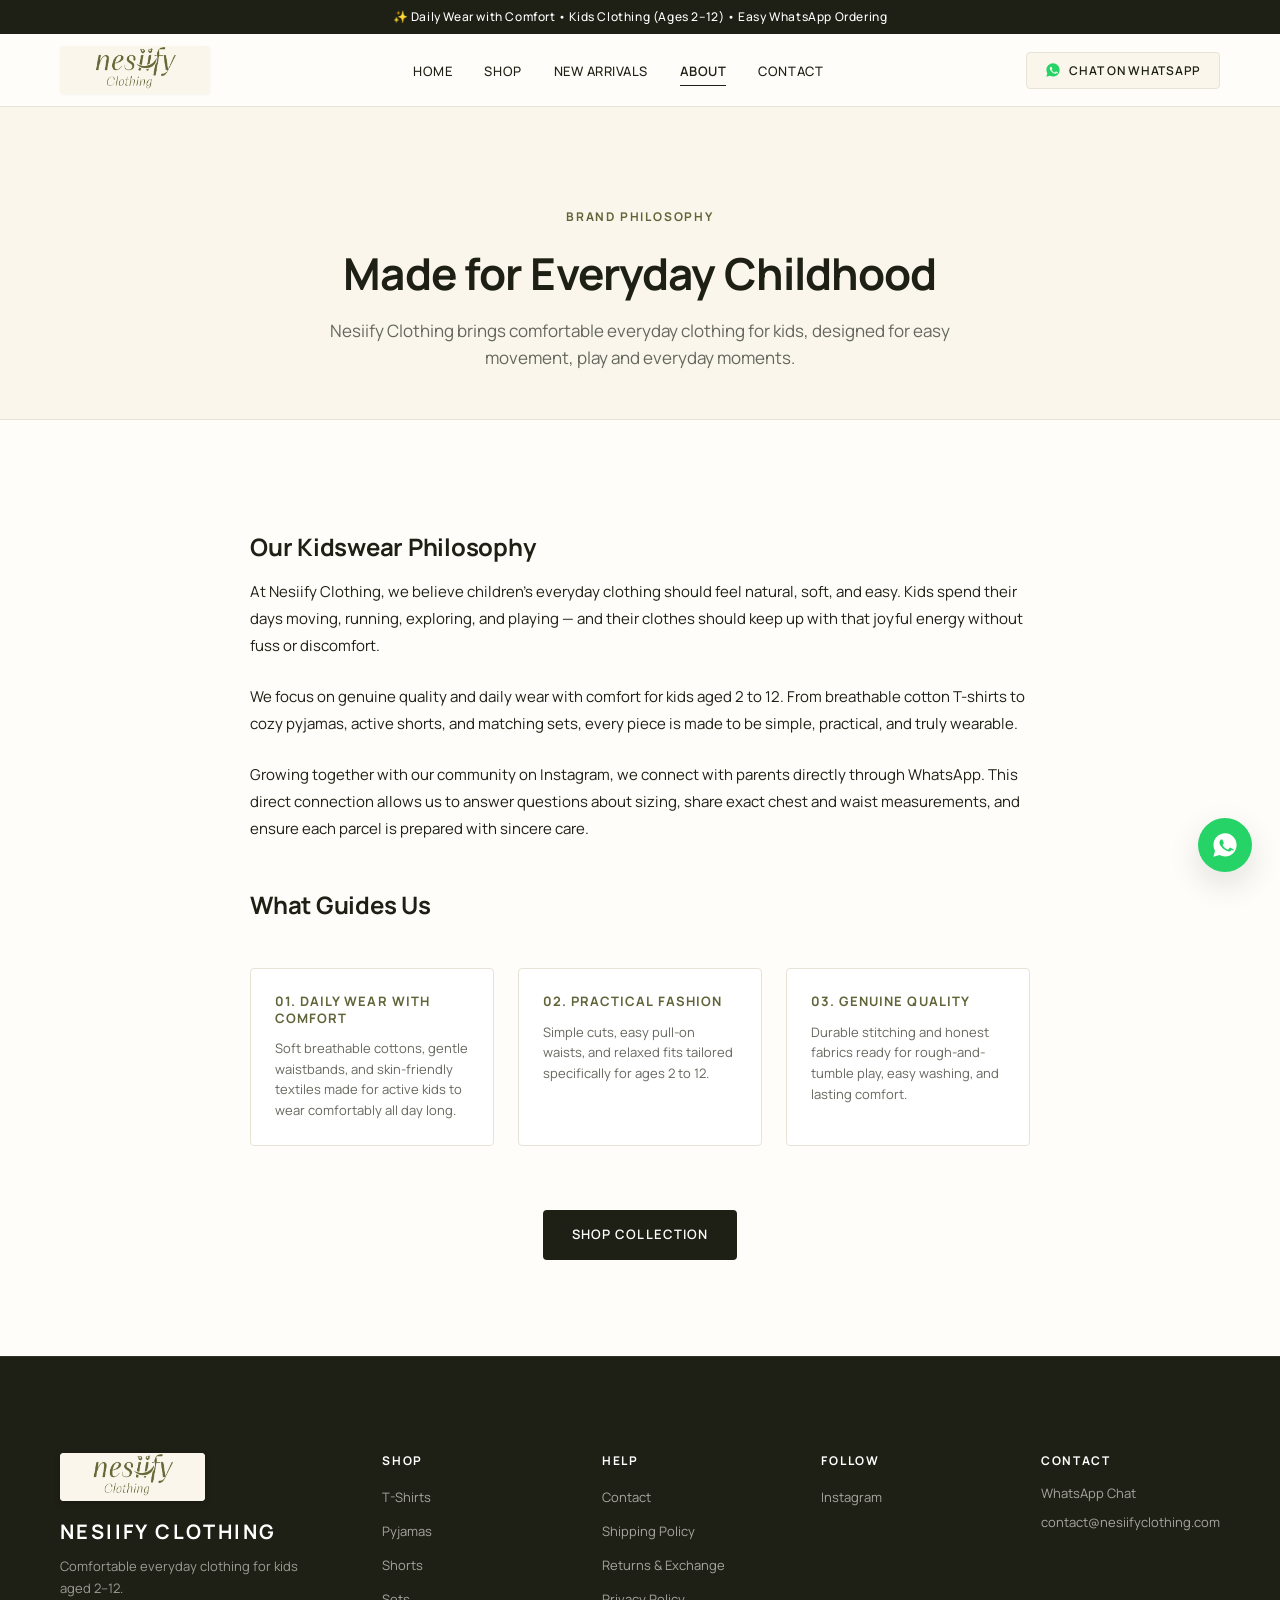
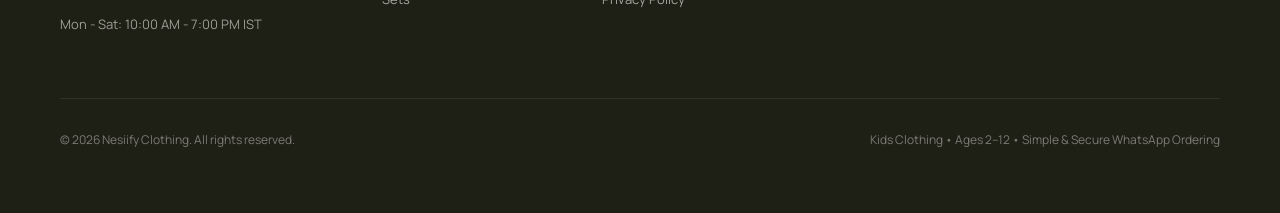
==== about.html @ 8a180c03 "Initial commit" ====
<!DOCTYPE html>
<html lang="en">
<head>
  <meta charset="UTF-8">
  <meta name="viewport" content="width=device-width, initial-scale=1.0">
  <title>About Nesiify Clothing</title>
  <meta name="description" content="Learn about Nesiify Clothing: comfortable everyday clothing for kids aged 2–12. Daily wear with comfort and genuine quality designed for play and easy movement.">
  
  <link rel="icon" type="image/jpeg" href="assets/logo/nesiify_logo.jpeg">

  <!-- Google Fonts: Manrope -->
  <link rel="preconnect" href="https://fonts.googleapis.com">
  <link rel="preconnect" href="https://fonts.gstatic.com" crossorigin>
  <link href="https://fonts.googleapis.com/css2?family=Manrope:wght@400;500;600;700;800&display=swap" rel="stylesheet">

  <!-- Stylesheets -->
  <link rel="stylesheet" href="css/variables.css">
  <link rel="stylesheet" href="css/global.css">
  <link rel="stylesheet" href="css/navbar.css">
  <link rel="stylesheet" href="css/footer.css">
  <link rel="stylesheet" href="css/responsive.css">

  <style>
    .story-hero {
      padding: var(--space-4xl) 0 var(--space-2xl);
      text-align: center;
      background-color: var(--color-bg-secondary);
      border-bottom: 1px solid var(--color-border);
    }
    .story-hero-title {
      font-size: clamp(32px, 4vw, 44px);
      font-weight: var(--weight-bold);
      margin: var(--space-sm) 0 var(--space-md);
      color: var(--color-primary-dark);
      letter-spacing: -0.02em;
    }
    .story-hero-sub {
      font-size: var(--font-size-md);
      color: var(--color-text-secondary);
      max-width: 620px;
      margin: 0 auto;
      line-height: 1.6;
    }
    .story-content-block {
      padding: var(--space-3xl) 0 var(--space-4xl);
      max-width: 780px;
      margin: 0 auto;
    }
    .story-section-title {
      font-size: 24px;
      font-weight: var(--weight-bold);
      color: var(--color-primary-dark);
      margin-top: var(--space-2xl);
      margin-bottom: var(--space-md);
    }
    .story-paragraph {
      font-size: var(--font-size-base);
      line-height: 1.8;
      color: var(--color-text-main);
      margin-bottom: var(--space-lg);
    }
    .story-values-grid {
      display: grid;
      grid-template-columns: repeat(3, 1fr);
      gap: var(--space-lg);
      margin: var(--space-2xl) 0;
    }
    .story-value-card {
      background-color: var(--color-white);
      border: 1px solid var(--color-border);
      border-radius: var(--radius-sm);
      padding: var(--space-lg);
    }
    .story-value-title {
      font-size: var(--font-size-sm);
      font-weight: var(--weight-bold);
      letter-spacing: 0.08em;
      text-transform: uppercase;
      color: var(--color-brand-olive);
      margin-bottom: var(--space-sm);
    }
    @media (max-width: 768px) {
      .story-values-grid {
        grid-template-columns: 1fr;
      }
    }
  </style>
</head>
<body>
  <!-- Accessibility Skip Link -->
  <a href="#mainContent" class="skip-link">Skip to main content</a>

  <!-- Announcement Bar -->
  <aside class="announcement-bar" aria-label="Announcement">
    <span>✨ Daily Wear with Comfort &bull; Kids Clothing (Ages 2–12) &bull; Easy WhatsApp Ordering</span>
  </aside>

  <!-- Navbar -->
  <header class="site-header">
    <div class="container navbar">
      <a href="index.html" class="brand-logo" aria-label="Nesiify Clothing Home">
        <div class="brand-logo-wrapper">
          <img src="assets/logo/nesiify_logo.jpeg" alt="Nesiify Clothing Logo" class="brand-logo-img">
        </div>
      </a>

      <!-- Desktop Navigation Links -->
      <nav aria-label="Primary Navigation">
        <ul class="nav-links">
          <li><a href="index.html" class="nav-link">Home</a></li>
          <li><a href="shop.html" class="nav-link">Shop</a></li>
          <li><a href="shop.html?category=new-arrivals" class="nav-link">New Arrivals</a></li>
          <li><a href="about.html" class="nav-link is-active">About</a></li>
          <li><a href="contact.html" class="nav-link">Contact</a></li>
        </ul>
      </nav>

      <!-- Desktop WhatsApp Action Button -->
      <div class="nav-actions">
        <button type="button" class="nav-wa-btn btn-whatsapp-chat" data-whatsapp-msg="Hi! I would like to learn more about Nesiify Clothing." aria-label="Chat on WhatsApp">
          <svg viewBox="0 0 24 24" aria-hidden="true"><path d="M12.04 2c-5.46 0-9.91 4.45-9.91 9.91 0 1.75.46 3.45 1.32 4.95L2.05 22l5.25-1.38c1.45.79 3.08 1.21 4.74 1.21 5.46 0 9.91-4.45 9.91-9.91 0-2.65-1.03-5.14-2.9-7.01A9.816 9.816 0 0 0 12.04 2zm5.8 14.15c-.24.68-1.2 1.25-1.72 1.33-.48.07-1.1.1-3.21-.78-2.69-1.12-4.43-3.84-4.57-4.02-.13-.18-1.1-1.46-1.1-2.79 0-1.33.7-1.98.95-2.25.24-.26.54-.33.72-.33.18 0 .36 0 .52.01.17.01.4.06.61.56.24.58.82 2 .89 2.15.07.15.11.33.02.53-.1.19-.15.31-.3.48-.15.18-.31.39-.44.52-.15.15-.31.31-.13.62.18.31.78 1.29 1.68 2.09 1.15 1.03 2.13 1.35 2.43 1.5.3.15.48.13.66-.08.18-.21.78-.91.99-1.22.21-.31.42-.26.7-.16.29.1 1.83.86 2.14 1.02.31.15.52.23.6.36.07.12.07.72-.17 1.4z"/></svg>
          <span>Chat on WhatsApp</span>
        </button>

        <button type="button" class="mobile-menu-toggle" aria-label="Open mobile menu" aria-expanded="false">
          <span class="hamburger-line"></span>
          <span class="hamburger-line"></span>
          <span class="hamburger-line"></span>
        </button>
      </div>
    </div>
  </header>

  <!-- Mobile Drawer -->
  <div class="mobile-drawer-overlay"></div>
  <div class="mobile-drawer" role="dialog" aria-modal="true" aria-label="Mobile Navigation">
    <div class="mobile-drawer-header">
      <div class="brand-logo-wrapper">
        <img src="assets/logo/nesiify_logo.jpeg" alt="Nesiify Clothing Logo" class="brand-logo-img">
      </div>
      <button type="button" class="mobile-drawer-close" aria-label="Close menu">&times;</button>
    </div>
    <ul class="mobile-nav-links">
      <li><a href="index.html" class="mobile-nav-link">Home</a></li>
      <li><a href="shop.html" class="mobile-nav-link">Shop Collection</a></li>
      <li><a href="shop.html?category=new-arrivals" class="mobile-nav-link">New Arrivals</a></li>
      <li><a href="about.html" class="mobile-nav-link is-active">About Us</a></li>
      <li><a href="contact.html" class="mobile-nav-link">Contact</a></li>
      <li><a href="policies/shipping.html" class="mobile-nav-link" style="font-size: 14px; color: var(--color-text-secondary);">Shipping Policy</a></li>
      <li><a href="policies/returns.html" class="mobile-nav-link" style="font-size: 14px; color: var(--color-text-secondary);">Returns & Exchanges</a></li>
    </ul>
    <div class="mobile-drawer-footer">
      <button type="button" class="btn btn-whatsapp btn-whatsapp-chat" style="width: 100%;" data-whatsapp-msg="Hi! I have a question about Nesiify Clothing.">
        <svg viewBox="0 0 24 24" aria-hidden="true" style="width:18px;height:18px;fill:currentColor;"><path d="M12.04 2c-5.46 0-9.91 4.45-9.91 9.91 0 1.75.46 3.45 1.32 4.95L2.05 22l5.25-1.38c1.45.79 3.08 1.21 4.74 1.21 5.46 0 9.91-4.45 9.91-9.91 0-2.65-1.03-5.14-2.9-7.01A9.816 9.816 0 0 0 12.04 2zm5.8 14.15c-.24.68-1.2 1.25-1.72 1.33-.48.07-1.1.1-3.21-.78-2.69-1.12-4.43-3.84-4.57-4.02-.13-.18-1.1-1.46-1.1-2.79 0-1.33.7-1.98.95-2.25.24-.26.54-.33.72-.33.18 0 .36 0 .52.01.17.01.4.06.61.56.24.58.82 2 .89 2.15.07.15.11.33.02.53-.1.19-.15.31-.3.48-.15.18-.31.39-.44.52-.15.15-.31.31-.13.62.18.31.78 1.29 1.68 2.09 1.15 1.03 2.13 1.35 2.43 1.5.3.15.48.13.66-.08.18-.21.78-.91.99-1.22.21-.31.42-.26.7-.16.29.1 1.83.86 2.14 1.02.31.15.52.23.6.36.07.12.07.72-.17 1.4z"/></svg>
        <span>CHAT ON WHATSAPP</span>
      </button>
    </div>
  </div>

  <!-- Main Content -->
  <main id="mainContent" class="main-content">
    <!-- Story Hero -->
    <section class="story-hero">
      <div class="container">
        <span class="section-tag">Brand Philosophy</span>
        <h1 class="story-hero-title">Made for Everyday Childhood</h1>
        <p class="story-hero-sub">Nesiify Clothing brings comfortable everyday clothing for kids, designed for easy movement, play and everyday moments.</p>
      </div>
    </section>

    <!-- Content Block -->
    <section class="container story-content-block">
      <h2 class="story-section-title">Our Kidswear Philosophy</h2>
      <p class="story-paragraph">
        At Nesiify Clothing, we believe children's everyday clothing should feel natural, soft, and easy. Kids spend their days moving, running, exploring, and playing — and their clothes should keep up with that joyful energy without fuss or discomfort.
      </p>
      <p class="story-paragraph">
        We focus on genuine quality and daily wear with comfort for kids aged 2 to 12. From breathable cotton T-shirts to cozy pyjamas, active shorts, and matching sets, every piece is made to be simple, practical, and truly wearable.
      </p>
      <p class="story-paragraph">
        Growing together with our community on Instagram, we connect with parents directly through WhatsApp. This direct connection allows us to answer questions about sizing, share exact chest and waist measurements, and ensure each parcel is prepared with sincere care.
      </p>

      <h2 class="story-section-title">What Guides Us</h2>
      <div class="story-values-grid">
        <div class="story-value-card">
          <h3 class="story-value-title">01. DAILY WEAR WITH COMFORT</h3>
          <p style="font-size: 13px; color: var(--color-text-secondary); line-height: 1.6;">
            Soft breathable cottons, gentle waistbands, and skin-friendly textiles made for active kids to wear comfortably all day long.
          </p>
        </div>

        <div class="story-value-card">
          <h3 class="story-value-title">02. PRACTICAL FASHION</h3>
          <p style="font-size: 13px; color: var(--color-text-secondary); line-height: 1.6;">
            Simple cuts, easy pull-on waists, and relaxed fits tailored specifically for ages 2 to 12.
          </p>
        </div>

        <div class="story-value-card">
          <h3 class="story-value-title">03. GENUINE QUALITY</h3>
          <p style="font-size: 13px; color: var(--color-text-secondary); line-height: 1.6;">
            Durable stitching and honest fabrics ready for rough-and-tumble play, easy washing, and lasting comfort.
          </p>
        </div>
      </div>

      <div style="text-align: center; margin-top: var(--space-3xl);">
        <a href="shop.html" class="btn btn-primary">SHOP COLLECTION</a>
      </div>
    </section>
  </main>

  <!-- Footer -->
  <footer class="site-footer">
    <div class="container">
      <div class="footer-grid">
        <div class="footer-col-brand">
          <div class="footer-logo-wrapper">
            <img src="assets/logo/nesiify_logo.jpeg" alt="Nesiify Clothing Logo" class="footer-logo-img">
          </div>
          <div class="footer-brand-title">Nesiify Clothing</div>
          <p class="footer-brand-desc">Comfortable everyday clothing for kids aged 2–12.</p>
          <div class="footer-contact-item">
            <span style="font-size: 13px; color: #9E9B95;" data-config="businessHours">Mon - Sat: 10:00 AM - 7:00 PM IST</span>
          </div>
        </div>

        <div>
          <h4 class="footer-heading">SHOP</h4>
          <ul class="footer-links">
            <li><a href="shop.html?category=t-shirts" class="footer-link">T-Shirts</a></li>
            <li><a href="shop.html?category=pyjamas" class="footer-link">Pyjamas</a></li>
            <li><a href="shop.html?category=shorts" class="footer-link">Shorts</a></li>
            <li><a href="shop.html?category=sets" class="footer-link">Sets</a></li>
          </ul>
        </div>

        <div>
          <h4 class="footer-heading">HELP</h4>
          <ul class="footer-links">
            <li><a href="contact.html" class="footer-link">Contact</a></li>
            <li><a href="policies/shipping.html" class="footer-link">Shipping Policy</a></li>
            <li><a href="policies/returns.html" class="footer-link">Returns & Exchange</a></li>
            <li><a href="policies/privacy.html" class="footer-link">Privacy Policy</a></li>
          </ul>
        </div>

        <div>
          <h4 class="footer-heading">FOLLOW</h4>
          <ul class="footer-links">
            <li><a href="#" class="footer-link" data-config="instagramUrl">Instagram</a></li>
          </ul>
        </div>

        <div>
          <h4 class="footer-heading">CONTACT</h4>
          <ul class="footer-links">
            <li class="footer-contact-item">
              <a href="#" class="footer-link btn-whatsapp-chat" data-whatsapp-msg="Hi! I would like to inquire about Nesiify Clothing.">WhatsApp Chat</a>
            </li>
            <li class="footer-contact-item">
              <a href="#" class="footer-link" data-config="email">contact@nesiifyclothing.com</a>
            </li>
          </ul>
        </div>
      </div>

      <div class="footer-bottom">
        <div>&copy; <span data-config="copyrightYear">2026</span> Nesiify Clothing. All rights reserved.</div>
        <div>Kids Clothing &bull; Ages 2–12 &bull; Simple & Secure WhatsApp Ordering</div>
      </div>
    </div>
  </footer>

  <!-- Bottom Navigation Bar for Mobile -->
  <nav class="bottom-nav-bar" aria-label="Mobile Navigation Bar">
    <div class="bottom-nav-grid">
      <a href="index.html" class="bottom-nav-item">
        <svg viewBox="0 0 24 24" fill="none" stroke="currentColor" stroke-width="2"><path d="M3 9l9-7 9 7v11a2 2 0 0 1-2 2H5a2 2 0 0 1-2-2z"/><polyline points="9 22 9 12 15 12 15 22"/></svg>
        <span>Home</span>
      </a>
      <a href="shop.html" class="bottom-nav-item">
        <svg viewBox="0 0 24 24" fill="none" stroke="currentColor" stroke-width="2"><rect x="3" y="3" width="7" height="7"/><rect x="14" y="3" width="7" height="7"/><rect x="14" y="14" width="7" height="7"/><rect x="3" y="14" width="7" height="7"/></svg>
        <span>Shop</span>
      </a>
      <a href="#" class="bottom-nav-item is-wa btn-whatsapp-chat" data-whatsapp-msg="Hi! I am reading about Nesiify Clothing on mobile." aria-label="WhatsApp Chat">
        <svg viewBox="0 0 24 24" fill="currentColor"><path d="M12.04 2c-5.46 0-9.91 4.45-9.91 9.91 0 1.75.46 3.45 1.32 4.95L2.05 22l5.25-1.38c1.45.79 3.08 1.21 4.74 1.21 5.46 0 9.91-4.45 9.91-9.91 0-2.65-1.03-5.14-2.9-7.01A9.816 9.816 0 0 0 12.04 2zm5.8 14.15c-.24.68-1.2 1.25-1.72 1.33-.48.07-1.1.1-3.21-.78-2.69-1.12-4.43-3.84-4.57-4.02-.13-.18-1.1-1.46-1.1-2.79 0-1.33.7-1.98.95-2.25.24-.26.54-.33.72-.33.18 0 .36 0 .52.01.17.01.4.06.61.56.24.58.82 2 .89 2.15.07.15.11.33.02.53-.1.19-.15.31-.3.48-.15.18-.31.39-.44.52-.15.15-.31.31-.13.62.18.31.78 1.29 1.68 2.09 1.15 1.03 2.13 1.35 2.43 1.5.3.15.48.13.66-.08.18-.21.78-.91.99-1.22.21-.31.42-.26.7-.16.29.1 1.83.86 2.14 1.02.31.15.52.23.6.36.07.12.07.72-.17 1.4z"/></svg>
        <span>WhatsApp</span>
      </a>
      <a href="#" class="bottom-nav-item" data-trigger-mobile-menu aria-label="Open menu">
        <svg viewBox="0 0 24 24" fill="none" stroke="currentColor" stroke-width="2"><line x1="3" y1="12" x2="21" y2="12"/><line x1="3" y1="6" x2="21" y2="6"/><line x1="3" y1="18" x2="21" y2="18"/></svg>
        <span>Menu</span>
      </a>
    </div>
  </nav>

  <!-- Floating WhatsApp Button -->
  <a href="#" class="floating-whatsapp" aria-label="Direct WhatsApp Chat">
    <svg viewBox="0 0 24 24" aria-hidden="true"><path d="M12.04 2c-5.46 0-9.91 4.45-9.91 9.91 0 1.75.46 3.45 1.32 4.95L2.05 22l5.25-1.38c1.45.79 3.08 1.21 4.74 1.21 5.46 0 9.91-4.45 9.91-9.91 0-2.65-1.03-5.14-2.9-7.01A9.816 9.816 0 0 0 12.04 2zm5.8 14.15c-.24.68-1.2 1.25-1.72 1.33-.48.07-1.1.1-3.21-.78-2.69-1.12-4.43-3.84-4.57-4.02-.13-.18-1.1-1.46-1.1-2.79 0-1.33.7-1.98.95-2.25.24-.26.54-.33.72-.33.18 0 .36 0 .52.01.17.01.4.06.61.56.24.58.82 2 .89 2.15.07.15.11.33.02.53-.1.19-.15.31-.3.48-.15.18-.31.39-.44.52-.15.15-.31.31-.13.62.18.31.78 1.29 1.68 2.09 1.15 1.03 2.13 1.35 2.43 1.5.3.15.48.13.66-.08.18-.21.78-.91.99-1.22.21-.31.42-.26.7-.16.29.1 1.83.86 2.14 1.02.31.15.52.23.6.36.07.12.07.72-.17 1.4z"/></svg>
  </a>

  <!-- JavaScript Modules -->
  <script src="js/config.js"></script>
  <script src="js/whatsapp.js"></script>
  <script src="js/navbar.js"></script>
  <script src="js/main.js"></script>
</body>
</html>
---- css/variables.css ----
/* ===================================================
   DESIGN TOKENS & SYSTEM VARIABLES
   =================================================== */

:root {
  /* Color Palette - Nesiify Clothing Brand Guidelines */
  --color-primary-dark: #1E2015;
  --color-brand-olive: #616438;
  --color-brand-olive-dark: #4B4E26;
  --color-bg-main: #FFFDF9;
  --color-bg-secondary: #FAF6EB;
  --color-accent: #616438;
  --color-accent-hover: #4B4E26;
  --color-text-main: #1E2015;
  --color-text-secondary: #65675E;
  --color-border: #E8E3D7;
  --color-white: #FFFFFF;
  --color-whatsapp: #25D366;
  --color-whatsapp-dark: #1EBE5D;
  --color-error: #D9534F;
  --color-error-bg: #FDF2F2;

  /* Typography */
  --font-primary: 'Manrope', -apple-system, BlinkMacSystemFont, 'Segoe UI', Roboto, sans-serif;
  
  /* Font Sizes */
  --font-size-xs: 12px;
  --font-size-sm: 13px;
  --font-size-base: 15px;
  --font-size-md: 17px;
  --font-size-lg: 20px;
  --font-size-xl: 26px;
  --font-size-2xl: 34px;
  --font-size-3xl: 44px;
  --font-size-4xl: 56px;

  /* Font Weights */
  --weight-regular: 400;
  --weight-medium: 500;
  --weight-semibold: 600;
  --weight-bold: 700;

  /* Spacing */
  --space-2xs: 4px;
  --space-xs: 8px;
  --space-sm: 12px;
  --space-md: 16px;
  --space-lg: 24px;
  --space-xl: 32px;
  --space-2xl: 48px;
  --space-3xl: 64px;
  --space-4xl: 96px;

  /* Layout */
  --container-max: 1200px;
  --container-pad: 20px;
  --header-height: 72px;
  --announcement-height: 38px;
  --bottom-nav-height: 64px;

  /* Component Radiuses - Clean minimal 4-6px */
  --radius-xs: 3px;
  --radius-sm: 4px;
  --radius-md: 6px;
  --radius-pill: 9999px;

  /* Aspect Ratios */
  --product-aspect-ratio: 4 / 5;

  /* Transitions */
  --transition-fast: 0.18s ease;
  --transition-smooth: 0.3s cubic-bezier(0.16, 1, 0.3, 1);

  /* Elevation */
  --shadow-subtle: 0 4px 16px rgba(17, 17, 17, 0.04);
  --shadow-card: 0 8px 24px rgba(17, 17, 17, 0.06);
  --shadow-float: 0 12px 32px rgba(17, 17, 17, 0.12);
}
---- css/global.css ----
/* ===================================================
   GLOBAL STYLES & FOUNDATIONS
   =================================================== */

*, *::before, *::after {
  box-sizing: border-box;
  margin: 0;
  padding: 0;
}

html {
  font-family: var(--font-primary);
  font-size: 16px;
  line-height: 1.5;
  color: var(--color-text-main);
  background-color: var(--color-bg-main);
  -webkit-font-smoothing: antialiased;
  -moz-osx-font-smoothing: grayscale;
  scroll-behavior: smooth;
}

body {
  min-height: 100vh;
  display: flex;
  flex-direction: column;
  background-color: var(--color-bg-main);
  color: var(--color-text-main);
  overflow-x: hidden;
}

/* Accessibility skip link */
.skip-link {
  position: absolute;
  top: -100px;
  left: 16px;
  padding: 10px 18px;
  background-color: var(--color-primary-dark);
  color: var(--color-white);
  z-index: 9999;
  text-decoration: none;
  border-radius: var(--radius-sm);
  font-size: var(--font-size-sm);
  font-weight: var(--weight-medium);
  transition: top var(--transition-fast);
}
.skip-link:focus {
  top: 16px;
}

/* Base Typography */
h1, h2, h3, h4, h5, h6 {
  color: var(--color-primary-dark);
  font-weight: var(--weight-semibold);
  letter-spacing: -0.01em;
  line-height: 1.25;
}

p {
  color: var(--color-text-secondary);
  line-height: 1.6;
}

a {
  color: inherit;
  text-decoration: none;
  transition: color var(--transition-fast);
}

img {
  max-width: 100%;
  height: auto;
  display: block;
}

button {
  font-family: inherit;
  cursor: pointer;
  border: none;
  background: none;
}

input, select, textarea {
  font-family: inherit;
  font-size: var(--font-size-base);
}

/* Focus States for Accessibility */
a:focus-visible,
button:focus-visible,
input:focus-visible,
select:focus-visible {
  outline: 2px solid var(--color-accent);
  outline-offset: 2px;
}

/* Layout Utilities */
.container {
  width: 100%;
  max-width: var(--container-max);
  margin-left: auto;
  margin-right: auto;
  padding-left: var(--container-pad);
  padding-right: var(--container-pad);
}

.section {
  padding-top: var(--space-3xl);
  padding-bottom: var(--space-3xl);
}

.section-secondary {
  background-color: var(--color-bg-secondary);
}

.section-header {
  text-align: center;
  max-width: 600px;
  margin: 0 auto var(--space-2xl) auto;
}

.section-tag {
  display: inline-block;
  font-size: var(--font-size-xs);
  font-weight: var(--weight-bold);
  letter-spacing: 0.15em;
  text-transform: uppercase;
  color: var(--color-accent);
  margin-bottom: var(--space-xs);
}

.section-title {
  font-size: clamp(24px, 3.5vw, 36px);
  color: var(--color-primary-dark);
  font-weight: var(--weight-bold);
  letter-spacing: -0.02em;
}

.section-subtitle {
  font-size: var(--font-size-base);
  color: var(--color-text-secondary);
  margin-top: var(--space-xs);
}

/* Buttons */
.btn {
  display: inline-flex;
  align-items: center;
  justify-content: center;
  gap: var(--space-xs);
  padding: 14px 28px;
  font-size: var(--font-size-sm);
  font-weight: var(--weight-semibold);
  letter-spacing: 0.08em;
  text-transform: uppercase;
  border-radius: var(--radius-sm);
  transition: all var(--transition-fast);
  text-decoration: none;
  white-space: nowrap;
  border: 1px solid transparent;
}

.btn-primary {
  background-color: var(--color-primary-dark);
  color: var(--color-white);
}
.btn-primary:hover {
  background-color: #262626;
  color: var(--color-white);
  transform: translateY(-1px);
}

.btn-secondary {
  background-color: transparent;
  color: var(--color-primary-dark);
  border-color: var(--color-border);
}
.btn-secondary:hover {
  background-color: var(--color-bg-secondary);
  border-color: var(--color-primary-dark);
}

.btn-accent {
  background-color: var(--color-accent);
  color: var(--color-white);
}
.btn-accent:hover {
  background-color: var(--color-accent-hover);
  color: var(--color-white);
}

/* Specific WhatsApp Action Button */
.btn-whatsapp {
  background-color: var(--color-whatsapp);
  color: var(--color-white);
}
.btn-whatsapp:hover {
  background-color: var(--color-whatsapp-dark);
  color: var(--color-white);
  box-shadow: 0 4px 14px rgba(37, 211, 102, 0.25);
  transform: translateY(-1px);
}
.btn-whatsapp svg {
  width: 18px;
  height: 18px;
  fill: currentColor;
}

/* Product Badges */
.badge {
  display: inline-flex;
  align-items: center;
  padding: 4px 10px;
  font-size: 11px;
  font-weight: var(--weight-bold);
  letter-spacing: 0.1em;
  text-transform: uppercase;
  border-radius: var(--radius-xs);
}

.badge-new {
  background-color: var(--color-accent);
  color: var(--color-white);
}

/* Validation Messages */
.form-message {
  padding: 10px 14px;
  border-radius: var(--radius-sm);
  font-size: var(--font-size-sm);
  margin-top: var(--space-sm);
  display: none;
}
.form-message.is-error {
  display: flex;
  align-items: center;
  gap: 8px;
  color: var(--color-error);
  background-color: var(--color-error-bg);
  border: 1px solid rgba(217, 83, 79, 0.2);
}

/* Empty State / Loading State */
.state-message {
  text-align: center;
  padding: var(--space-4xl) var(--space-md);
  max-width: 480px;
  margin: 0 auto;
}
.state-message h3 {
  font-size: var(--font-size-xl);
  margin-bottom: var(--space-xs);
}
.state-message p {
  margin-bottom: var(--space-lg);
}

/* Main Content Wrapper */
.main-content {
  flex: 1 0 auto;
}
---- css/navbar.css ----
/* ===================================================
   NAVBAR, ANNOUNCEMENT BAR, MOBILE & BOTTOM NAVIGATION
   =================================================== */

/* Announcement Bar */
.announcement-bar {
  background-color: var(--color-primary-dark);
  color: var(--color-white);
  font-size: var(--font-size-xs);
  font-weight: var(--weight-medium);
  letter-spacing: 0.05em;
  padding: 8px 16px;
  text-align: center;
  position: relative;
  z-index: 101;
}

.announcement-bar a {
  color: var(--color-white);
  text-decoration: underline;
  text-underline-offset: 3px;
}

/* Main Navbar */
.site-header {
  position: sticky;
  top: 0;
  left: 0;
  width: 100%;
  background-color: var(--color-bg-main);
  border-bottom: 1px solid var(--color-border);
  z-index: 100;
  transition: box-shadow var(--transition-fast), background-color var(--transition-fast);
}

.site-header.is-scrolled {
  box-shadow: var(--shadow-subtle);
  background-color: rgba(255, 253, 249, 0.96);
  backdrop-filter: blur(8px);
  -webkit-backdrop-filter: blur(8px);
}

.navbar {
  display: flex;
  align-items: center;
  justify-content: space-between;
  height: var(--header-height);
}

/* Brand Logo */
.brand-logo {
  display: inline-flex;
  align-items: center;
  text-decoration: none;
}

.brand-logo-wrapper {
  display: inline-flex;
  align-items: center;
  justify-content: center;
  height: 48px;
  width: 150px;
  overflow: hidden;
  border-radius: var(--radius-sm);
  background-color: #FAF6EB;
  box-shadow: 0 1px 3px rgba(0,0,0,0.04);
}

.brand-logo-img {
  height: 130px;
  width: auto;
  object-fit: cover;
  object-position: center;
  display: block;
}

.brand-logo .brand-name-text {
  position: relative;
  font-size: 20px;
  font-weight: var(--weight-bold);
  letter-spacing: 0.08em;
  color: var(--color-primary-dark);
}

/* Desktop Navigation Links */
.nav-links {
  display: flex;
  align-items: center;
  gap: var(--space-xl);
  list-style: none;
}

.nav-link {
  font-size: var(--font-size-sm);
  font-weight: var(--weight-medium);
  letter-spacing: 0.04em;
  text-transform: uppercase;
  color: var(--color-text-main);
  padding: 6px 0;
  position: relative;
}

.nav-link::after {
  content: '';
  position: absolute;
  bottom: 0;
  left: 0;
  width: 0;
  height: 1.5px;
  background-color: var(--color-primary-dark);
  transition: width var(--transition-fast);
}

.nav-link:hover::after,
.nav-link.is-active::after {
  width: 100%;
}

.nav-link.is-active {
  color: var(--color-primary-dark);
  font-weight: var(--weight-semibold);
}

/* Navbar Right Actions */
.nav-actions {
  display: flex;
  align-items: center;
  gap: var(--space-md);
}

.nav-wa-btn {
  display: inline-flex;
  align-items: center;
  gap: 8px;
  padding: 9px 18px;
  font-size: var(--font-size-xs);
  font-weight: var(--weight-semibold);
  letter-spacing: 0.06em;
  text-transform: uppercase;
  border-radius: var(--radius-sm);
  background-color: var(--color-bg-secondary);
  color: var(--color-primary-dark);
  border: 1px solid var(--color-border);
  transition: all var(--transition-fast);
}

.nav-wa-btn svg {
  width: 16px;
  height: 16px;
  fill: var(--color-whatsapp);
}

.nav-wa-btn:hover {
  background-color: var(--color-primary-dark);
  color: var(--color-white);
  border-color: var(--color-primary-dark);
}

/* Hamburger Toggle for Mobile */
.mobile-menu-toggle {
  display: none;
  flex-direction: column;
  justify-content: center;
  align-items: center;
  width: 44px;
  height: 44px;
  padding: 8px;
  border-radius: var(--radius-sm);
  background: transparent;
  cursor: pointer;
}

.hamburger-line {
  display: block;
  width: 22px;
  height: 2px;
  margin: 3px 0;
  background-color: var(--color-primary-dark);
  transition: transform var(--transition-fast), opacity var(--transition-fast);
}

.mobile-menu-toggle.is-open .hamburger-line:nth-child(1) {
  transform: translateY(8px) rotate(45deg);
}
.mobile-menu-toggle.is-open .hamburger-line:nth-child(2) {
  opacity: 0;
}
.mobile-menu-toggle.is-open .hamburger-line:nth-child(3) {
  transform: translateY(-8px) rotate(-45deg);
}

/* Mobile Drawer Overlay */
.mobile-drawer-overlay {
  position: fixed;
  top: 0;
  left: 0;
  width: 100%;
  height: 100%;
  background-color: rgba(17, 17, 17, 0.4);
  backdrop-filter: blur(2px);
  -webkit-backdrop-filter: blur(2px);
  z-index: 998;
  opacity: 0;
  visibility: hidden;
  transition: opacity var(--transition-fast), visibility var(--transition-fast);
}

.mobile-drawer-overlay.is-open {
  opacity: 1;
  visibility: visible;
}

/* Mobile Drawer */
.mobile-drawer {
  position: fixed;
  top: 0;
  right: -320px;
  width: 280px;
  height: 100%;
  background-color: var(--color-bg-main);
  box-shadow: var(--shadow-float);
  z-index: 999;
  display: flex;
  flex-direction: column;
  padding: var(--space-xl) var(--space-lg);
  transition: right var(--transition-smooth);
}

.mobile-drawer.is-open {
  right: 0;
}

.mobile-drawer-header {
  display: flex;
  align-items: center;
  justify-content: space-between;
  padding-bottom: var(--space-lg);
  border-bottom: 1px solid var(--color-border);
  margin-bottom: var(--space-lg);
}

.mobile-drawer-close {
  font-size: 24px;
  line-height: 1;
  color: var(--color-primary-dark);
  padding: 6px;
}

.mobile-nav-links {
  list-style: none;
  display: flex;
  flex-direction: column;
  gap: var(--space-md);
  margin-bottom: var(--space-xl);
}

.mobile-nav-link {
  font-size: var(--font-size-md);
  font-weight: var(--weight-medium);
  color: var(--color-primary-dark);
  display: block;
  padding: 8px 0;
}

.mobile-nav-link.is-active {
  color: var(--color-accent);
  font-weight: var(--weight-bold);
}

.mobile-drawer-footer {
  margin-top: auto;
  padding-top: var(--space-lg);
  border-top: 1px solid var(--color-border);
}

/* Mobile Bottom Navigation Bar */
.bottom-nav-bar {
  display: none; /* Shown via responsive.css on mobile */
  position: fixed;
  bottom: 0;
  left: 0;
  width: 100%;
  height: var(--bottom-nav-height);
  background-color: var(--color-bg-main);
  border-top: 1px solid var(--color-border);
  z-index: 900;
  padding: 6px 12px;
  box-shadow: 0 -4px 16px rgba(17, 17, 17, 0.05);
}

.bottom-nav-grid {
  display: grid;
  grid-template-columns: repeat(4, 1fr);
  height: 100%;
  align-items: center;
}

.bottom-nav-item {
  display: flex;
  flex-direction: column;
  align-items: center;
  justify-content: center;
  gap: 3px;
  font-size: 11px;
  font-weight: var(--weight-medium);
  color: var(--color-text-secondary);
  text-decoration: none;
  padding: 4px 0;
}

.bottom-nav-item svg {
  width: 20px;
  height: 20px;
}

.bottom-nav-item.is-active {
  color: var(--color-primary-dark);
  font-weight: var(--weight-bold);
}

.bottom-nav-item.is-wa {
  color: var(--color-whatsapp-dark);
  font-weight: var(--weight-bold);
}

.bottom-nav-item.is-wa svg {
  fill: var(--color-whatsapp);
}

/* Floating WhatsApp Button (Desktop / Tablet) */
.floating-whatsapp {
  position: fixed;
  bottom: 28px;
  right: 28px;
  width: 54px;
  height: 54px;
  border-radius: 50%;
  background-color: var(--color-whatsapp);
  color: var(--color-white);
  display: flex;
  align-items: center;
  justify-content: center;
  box-shadow: var(--shadow-float);
  z-index: 850;
  transition: transform var(--transition-fast), background-color var(--transition-fast);
  text-decoration: none;
}

.floating-whatsapp svg {
  width: 28px;
  height: 28px;
  fill: currentColor;
}

.floating-whatsapp:hover {
  background-color: var(--color-whatsapp-dark);
  transform: scale(1.08) translateY(-2px);
}
---- css/footer.css ----
/* ===================================================
   FOOTER STYLES
   =================================================== */

.site-footer {
  background-color: var(--color-primary-dark);
  color: #C2BFBA;
  padding-top: var(--space-4xl);
  padding-bottom: var(--space-3xl);
  border-top: 1px solid rgba(255, 255, 255, 0.08);
  margin-top: auto;
}

.footer-grid {
  display: grid;
  grid-template-columns: 1.6fr 1fr 1fr 1fr 1fr;
  gap: var(--space-2xl);
  margin-bottom: var(--space-3xl);
}

.footer-col-brand {
  padding-right: var(--space-lg);
}

.footer-logo-wrapper {
  display: inline-flex;
  align-items: center;
  justify-content: center;
  height: 48px;
  width: 145px;
  overflow: hidden;
  border-radius: var(--radius-sm);
  background-color: #FAF6EB;
  margin-bottom: var(--space-md);
  box-shadow: 0 2px 6px rgba(0,0,0,0.2);
}

.footer-logo-img {
  height: 130px;
  width: auto;
  object-fit: cover;
  object-position: center;
  display: block;
}

.footer-brand-title {
  font-size: 20px;
  font-weight: var(--weight-bold);
  letter-spacing: 0.12em;
  text-transform: uppercase;
  color: var(--color-white);
  margin-bottom: var(--space-xs);
}

.footer-brand-desc {
  font-size: var(--font-size-sm);
  line-height: 1.7;
  color: #9E9B95;
  margin-bottom: var(--space-md);
  max-width: 320px;
}

.footer-heading {
  font-size: var(--font-size-xs);
  font-weight: var(--weight-bold);
  letter-spacing: 0.14em;
  text-transform: uppercase;
  color: var(--color-white);
  margin-bottom: var(--space-md);
}

.footer-links {
  list-style: none;
  display: flex;
  flex-direction: column;
  gap: 10px;
}

.footer-link {
  font-size: var(--font-size-sm);
  color: #A8A5A0;
  transition: color var(--transition-fast), transform var(--transition-fast);
  display: inline-block;
}

.footer-link:hover {
  color: var(--color-white);
  transform: translateX(2px);
}

.footer-contact-item {
  display: flex;
  align-items: center;
  gap: 8px;
  font-size: var(--font-size-sm);
  color: #A8A5A0;
}

.footer-contact-item svg {
  width: 16px;
  height: 16px;
  flex-shrink: 0;
  fill: currentColor;
}

.footer-contact-item a {
  color: #A8A5A0;
  transition: color var(--transition-fast);
}

.footer-contact-item a:hover {
  color: var(--color-white);
}

/* Bottom Bar */
.footer-bottom {
  padding-top: var(--space-xl);
  border-top: 1px solid rgba(255, 255, 255, 0.08);
  display: flex;
  align-items: center;
  justify-content: space-between;
  font-size: var(--font-size-xs);
  color: #7D7A75;
}

.footer-bottom a {
  color: #9E9B95;
}
.footer-bottom a:hover {
  color: var(--color-white);
}
---- css/responsive.css ----
/* ===================================================
   RESPONSIVE STYLES & MOBILE-FIRST BREAKPOINTS
   =================================================== */

/* Tablet & Smaller Desktops (Max 1024px) */
@media (max-width: 1024px) {
  .products-grid {
    grid-template-columns: repeat(3, 1fr);
    gap: var(--space-md);
  }

  .category-grid {
    grid-template-columns: repeat(3, 1fr);
    gap: var(--space-sm);
  }

  .footer-grid {
    grid-template-columns: 1.5fr 1fr 1fr;
    gap: var(--space-xl);
  }

  .footer-col-brand {
    grid-column: 1 / -1;
    padding-right: 0;
  }

  .hero-grid {
    gap: var(--space-xl);
  }

  .featured-editorial-grid {
    gap: var(--space-2xl);
  }
}

/* Tablet (Max 768px) */
@media (max-width: 768px) {
  :root {
    --header-height: 62px;
  }

  /* Desktop nav hidden, hamburger active */
  .nav-links,
  .nav-wa-btn {
    display: none;
  }

  .mobile-menu-toggle {
    display: flex;
  }

  /* Fixed Mobile Bottom Bar */
  .bottom-nav-bar {
    display: block;
  }

  /* Add padding to body for bottom nav bar */
  body {
    padding-bottom: var(--bottom-nav-height);
  }

  /* Adjust floating WA so it doesn't overlap bottom bar */
  .floating-whatsapp {
    bottom: calc(var(--bottom-nav-height) + 16px);
    right: 16px;
    width: 48px;
    height: 48px;
  }

  /* Hero Mobile */
  .hero-section {
    padding: var(--space-xl) 0 var(--space-2xl) 0;
  }

  .hero-grid {
    grid-template-columns: 1fr;
    gap: var(--space-xl);
  }

  .hero-image-wrapper img {
    height: 380px;
  }

  .hero-badge-overlay {
    bottom: 16px;
    left: 16px;
    padding: 8px 12px;
  }

  /* Featured Editorial Mobile */
  .featured-editorial-grid {
    grid-template-columns: 1fr;
    gap: var(--space-xl);
  }

  .featured-image-container img {
    height: 340px;
  }

  /* Benefits Mobile: 2x2 grid */
  .benefits-grid {
    grid-template-columns: repeat(2, 1fr);
    gap: var(--space-sm);
  }

  /* Instagram Mobile: 3 columns */
  .instagram-grid {
    grid-template-columns: repeat(3, 1fr);
    gap: 8px;
  }

  /* WhatsApp CTA Mobile */
  .whatsapp-cta-box {
    flex-direction: column;
    text-align: center;
    padding: var(--space-xl) var(--space-md);
  }

  .whatsapp-cta-box .btn {
    width: 100%;
  }

  /* Product Detail Mobile: Single Column */
  .product-detail-layout {
    grid-template-columns: 1fr;
    gap: var(--space-xl);
  }

  .product-gallery {
    position: static;
  }

  .gallery-main-image {
    margin-bottom: var(--space-sm);
  }

  /* Footer Mobile */
  .footer-grid {
    grid-template-columns: 1fr 1fr;
    gap: var(--space-xl) var(--space-md);
  }

  .footer-bottom {
    flex-direction: column;
    gap: var(--space-xs);
    text-align: center;
  }
}

/* Mobile Phones (Max 600px - 430px, 390px, 375px, 320px) */
@media (max-width: 600px) {
  /* 2-Column Product Grid strictly required for mobile */
  .products-grid {
    grid-template-columns: repeat(2, 1fr);
    gap: 12px;
  }

  .product-card-info {
    padding: 10px;
  }

  .product-card-name {
    font-size: 13px;
    margin-bottom: 4px;
  }

  .product-card-price {
    font-size: 14px;
    margin-bottom: 8px;
  }

  .product-card-action .btn {
    padding: 8px 10px;
    font-size: 11px;
  }

  /* Category Grid: 2 columns on small phones */
  .category-grid {
    grid-template-columns: repeat(2, 1fr);
    gap: 10px;
  }

  .hero-cta-group {
    flex-direction: column;
    align-items: stretch;
  }

  .hero-cta-group .btn {
    width: 100%;
    text-align: center;
  }

  .benefits-grid {
    grid-template-columns: 1fr;
    gap: 12px;
  }

  .instagram-grid {
    grid-template-columns: repeat(2, 1fr);
    gap: 6px;
  }

  .footer-grid {
    grid-template-columns: 1fr;
    gap: var(--space-lg);
  }

  .section {
    padding-top: var(--space-2xl);
    padding-bottom: var(--space-2xl);
  }
}

/* Very Small Mobile Phones (Max 360px - e.g. 320px screens) */
@media (max-width: 360px) {
  .hero-title {
    font-size: 28px;
  }

  .category-grid {
    grid-template-columns: 1fr;
  }

  .products-grid {
    grid-template-columns: repeat(2, 1fr);
    gap: 8px;
  }

  .product-card-info {
    padding: 8px;
  }

  .product-card-name {
    font-size: 12px;
  }

  .product-card-price {
    font-size: 13px;
  }
}
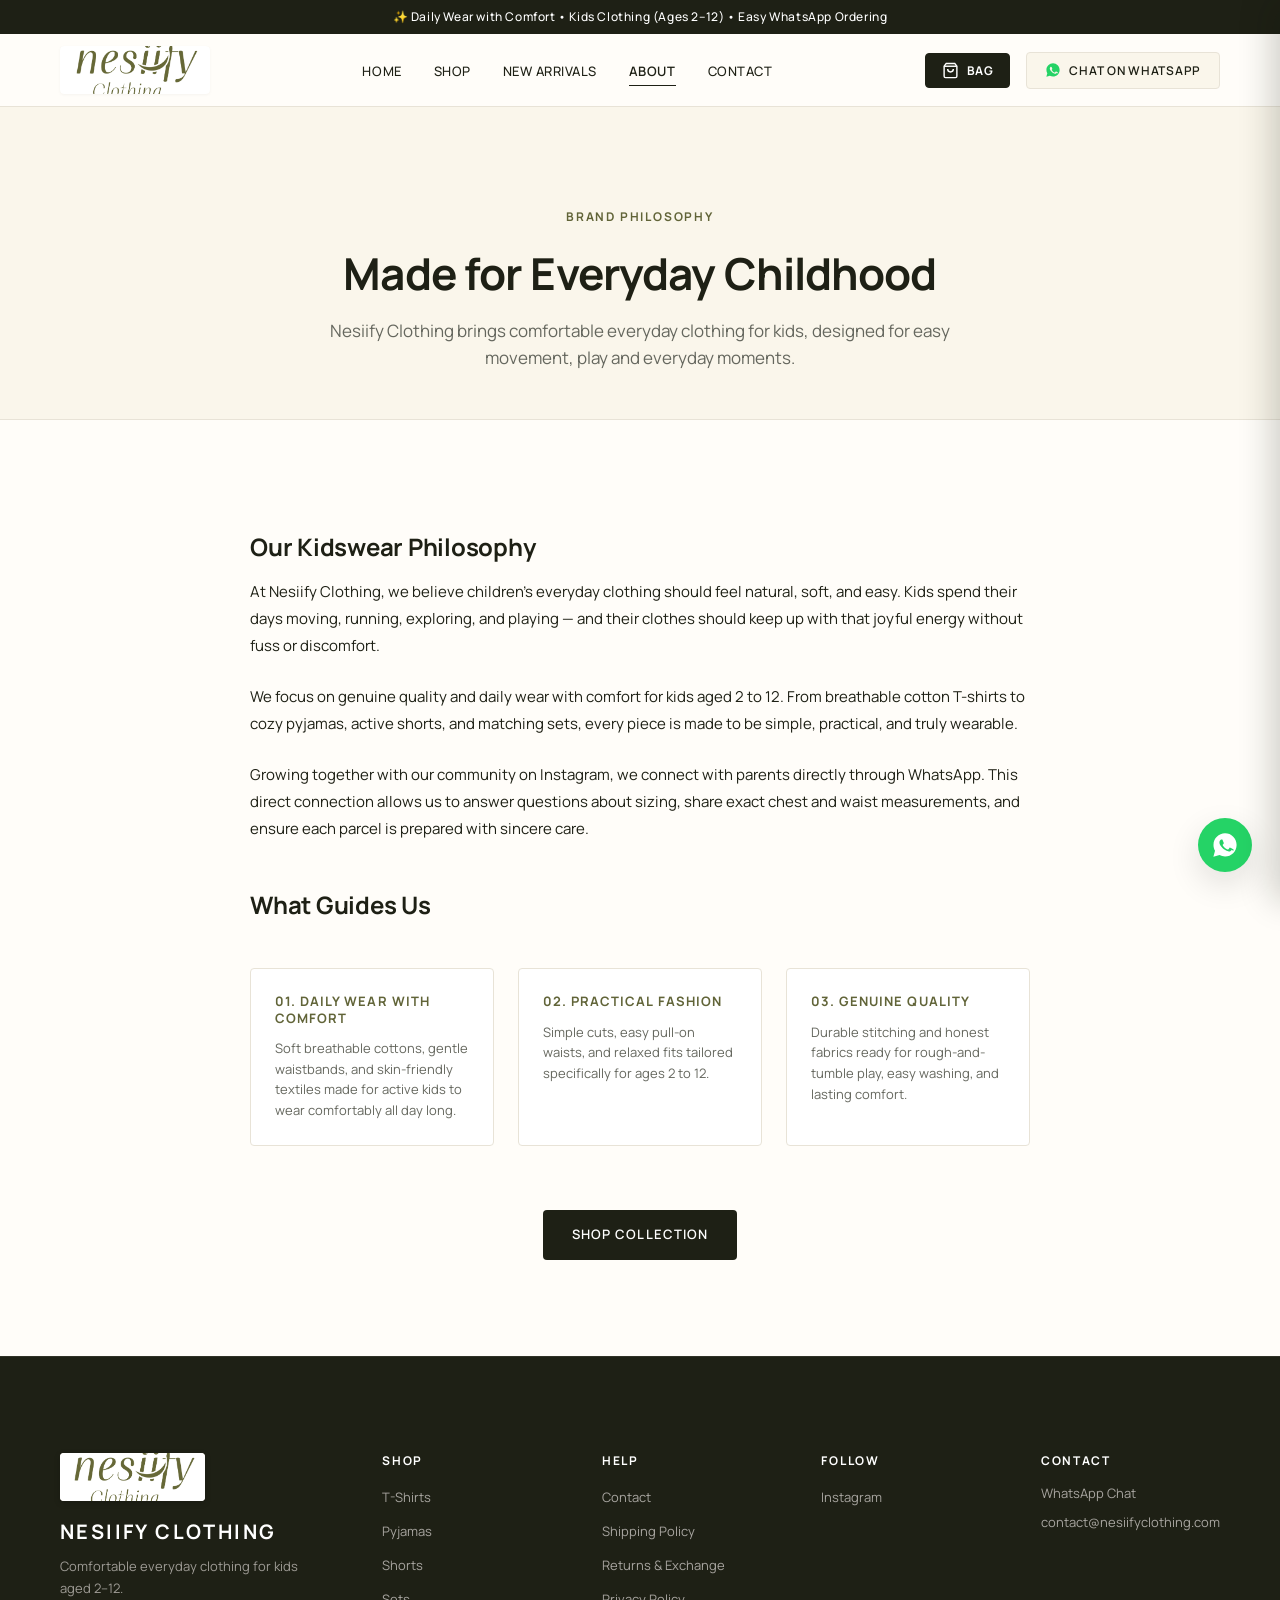
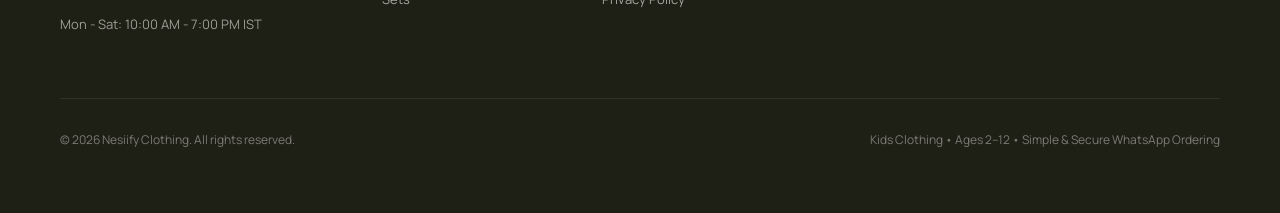
==== commit 677145e2: "added cart page" ====
--- a/about.html
+++ b/about.html
@@ -17,6 +17,7 @@
   <link rel="stylesheet" href="css/variables.css">
   <link rel="stylesheet" href="css/global.css">
   <link rel="stylesheet" href="css/navbar.css">
+  <link rel="stylesheet" href="css/cart.css">
   <link rel="stylesheet" href="css/footer.css">
   <link rel="stylesheet" href="css/responsive.css">
 
@@ -303,6 +304,7 @@
   <!-- JavaScript Modules -->
   <script src="js/config.js"></script>
   <script src="js/whatsapp.js"></script>
+  <script src="js/cart.js"></script>
   <script src="js/navbar.js"></script>
   <script src="js/main.js"></script>
 </body>
--- a/css/cart.css
+++ b/css/cart.css
@@ -0,0 +1,659 @@
+/* ===================================================
+   NESIIFY CLOTHING — BROWSER-BASED CART SYSTEM STYLES
+   =================================================== */
+
+/* Navbar Cart Button */
+.nav-cart-btn {
+  display: inline-flex;
+  align-items: center;
+  gap: 8px;
+  padding: 8px 16px;
+  font-size: var(--font-size-xs);
+  font-weight: var(--weight-bold);
+  letter-spacing: 0.05em;
+  text-transform: uppercase;
+  border-radius: var(--radius-sm);
+  background-color: var(--color-primary-dark);
+  color: var(--color-white);
+  border: 1px solid var(--color-primary-dark);
+  cursor: pointer;
+  transition: all var(--transition-fast);
+  position: relative;
+}
+
+.nav-cart-btn:hover {
+  background-color: #2E3120;
+  transform: translateY(-1px);
+}
+
+.nav-cart-btn svg {
+  width: 17px;
+  height: 17px;
+  fill: none;
+  stroke: currentColor;
+  stroke-width: 2;
+}
+
+.cart-count-badge {
+  display: inline-flex;
+  align-items: center;
+  justify-content: center;
+  min-width: 20px;
+  height: 20px;
+  padding: 0 6px;
+  background-color: var(--color-brand-olive);
+  color: var(--color-white);
+  border-radius: var(--radius-pill);
+  font-size: 11px;
+  font-weight: 800;
+  line-height: 1;
+}
+
+.nav-cart-btn.has-items .cart-count-badge {
+  background-color: #E2A03F;
+  color: #1E2015;
+}
+
+/* Mobile Icon Cart Button in Header */
+.mobile-cart-toggle {
+  display: none;
+  align-items: center;
+  justify-content: center;
+  position: relative;
+  width: 42px;
+  height: 42px;
+  border-radius: var(--radius-sm);
+  color: var(--color-primary-dark);
+  background: transparent;
+  cursor: pointer;
+}
+
+.mobile-cart-toggle svg {
+  width: 22px;
+  height: 22px;
+  stroke: currentColor;
+  stroke-width: 2;
+  fill: none;
+}
+
+.mobile-cart-toggle .cart-count-badge {
+  position: absolute;
+  top: 4px;
+  right: 4px;
+  min-width: 18px;
+  height: 18px;
+  font-size: 10px;
+  padding: 0 4px;
+}
+
+@media (max-width: 900px) {
+  .nav-cart-btn.desktop-only {
+    display: none;
+  }
+  .mobile-cart-toggle {
+    display: inline-flex;
+  }
+}
+
+/* ===================================================
+   SLIDE-OVER CART DRAWER
+   =================================================== */
+
+.cart-drawer-overlay {
+  position: fixed;
+  inset: 0;
+  background-color: rgba(17, 20, 10, 0.55);
+  backdrop-filter: blur(4px);
+  -webkit-backdrop-filter: blur(4px);
+  z-index: 1000;
+  opacity: 0;
+  visibility: hidden;
+  transition: opacity 0.3s ease, visibility 0.3s ease;
+}
+
+.cart-drawer-overlay.is-open {
+  opacity: 1;
+  visibility: visible;
+}
+
+.cart-drawer {
+  position: fixed;
+  top: 0;
+  right: 0;
+  bottom: 0;
+  width: 100%;
+  max-width: 460px;
+  background-color: var(--color-bg-main);
+  box-shadow: -8px 0 32px rgba(17, 20, 10, 0.2);
+  z-index: 1001;
+  display: flex;
+  flex-direction: column;
+  transform: translateX(100%);
+  transition: transform 0.35s cubic-bezier(0.16, 1, 0.3, 1);
+}
+
+.cart-drawer.is-open {
+  transform: translateX(0);
+}
+
+/* Drawer Header */
+.cart-drawer-header {
+  display: flex;
+  align-items: center;
+  justify-content: space-between;
+  padding: 18px 22px;
+  background-color: var(--color-bg-secondary);
+  border-bottom: 1px solid var(--color-border);
+}
+
+.cart-header-title-box {
+  display: flex;
+  align-items: center;
+  gap: 10px;
+}
+
+.cart-drawer-title {
+  font-size: 18px;
+  font-weight: var(--weight-bold);
+  color: var(--color-primary-dark);
+  margin: 0;
+}
+
+.cart-header-badge {
+  font-size: 11px;
+  font-weight: 700;
+  padding: 3px 8px;
+  border-radius: var(--radius-pill);
+  background-color: var(--color-primary-dark);
+  color: var(--color-white);
+  letter-spacing: 0.04em;
+}
+
+.cart-drawer-close {
+  width: 36px;
+  height: 36px;
+  border-radius: var(--radius-pill);
+  display: flex;
+  align-items: center;
+  justify-content: center;
+  font-size: 22px;
+  line-height: 1;
+  color: var(--color-text-secondary);
+  background-color: transparent;
+  cursor: pointer;
+  transition: all var(--transition-fast);
+}
+
+.cart-drawer-close:hover {
+  background-color: var(--color-border);
+  color: var(--color-primary-dark);
+}
+
+/* Drawer Body & Items */
+.cart-drawer-body {
+  flex: 1 1 auto;
+  overflow-y: auto;
+  padding: 20px 22px;
+  overscroll-behavior: contain;
+}
+
+/* Empty State */
+.cart-empty-state {
+  display: flex;
+  flex-direction: column;
+  align-items: center;
+  justify-content: center;
+  text-align: center;
+  padding: 50px 20px;
+  height: 100%;
+}
+
+.cart-empty-icon {
+  width: 72px;
+  height: 72px;
+  border-radius: 50%;
+  background-color: var(--color-bg-secondary);
+  border: 1px dashed var(--color-border);
+  display: flex;
+  align-items: center;
+  justify-content: center;
+  margin-bottom: 18px;
+  color: var(--color-brand-olive);
+}
+
+.cart-empty-icon svg {
+  width: 34px;
+  height: 34px;
+  stroke: currentColor;
+  stroke-width: 1.7;
+  fill: none;
+}
+
+.cart-empty-title {
+  font-size: 18px;
+  font-weight: var(--weight-bold);
+  color: var(--color-primary-dark);
+  margin-bottom: 8px;
+}
+
+.cart-empty-desc {
+  font-size: 14px;
+  color: var(--color-text-secondary);
+  max-width: 280px;
+  line-height: 1.5;
+  margin-bottom: 24px;
+}
+
+/* Cart Items List */
+.cart-items-list {
+  display: flex;
+  flex-direction: column;
+  gap: 16px;
+}
+
+.cart-item {
+  display: flex;
+  gap: 14px;
+  padding: 14px;
+  background-color: var(--color-white);
+  border: 1px solid var(--color-border);
+  border-radius: var(--radius-sm);
+  position: relative;
+  transition: border-color var(--transition-fast);
+}
+
+.cart-item:hover {
+  border-color: #D2CBC0;
+}
+
+.cart-item-media {
+  width: 75px;
+  height: 94px;
+  flex-shrink: 0;
+  border-radius: var(--radius-xs);
+  overflow: hidden;
+  background-color: var(--color-bg-secondary);
+}
+
+.cart-item-media img {
+  width: 100%;
+  height: 100%;
+  object-fit: cover;
+}
+
+.cart-item-info {
+  flex: 1 1 auto;
+  display: flex;
+  flex-direction: column;
+  min-width: 0;
+}
+
+.cart-item-header {
+  display: flex;
+  align-items: flex-start;
+  justify-content: space-between;
+  gap: 8px;
+  margin-bottom: 4px;
+}
+
+.cart-item-name {
+  font-size: 14px;
+  font-weight: var(--weight-semibold);
+  color: var(--color-primary-dark);
+  line-height: 1.35;
+  text-decoration: none;
+  overflow: hidden;
+  text-overflow: ellipsis;
+  display: -webkit-box;
+  -webkit-line-clamp: 2;
+  -webkit-box-orient: vertical;
+}
+
+.cart-item-remove-btn {
+  background: transparent;
+  color: #9C9990;
+  padding: 4px;
+  border-radius: 4px;
+  cursor: pointer;
+  display: flex;
+  align-items: center;
+  justify-content: center;
+  transition: color var(--transition-fast);
+}
+
+.cart-item-remove-btn:hover {
+  color: var(--color-error);
+}
+
+.cart-item-remove-btn svg {
+  width: 15px;
+  height: 15px;
+  stroke: currentColor;
+  stroke-width: 2;
+  fill: none;
+}
+
+.cart-item-variants {
+  display: flex;
+  flex-wrap: wrap;
+  gap: 6px;
+  font-size: 12px;
+  color: var(--color-text-secondary);
+  margin-bottom: 8px;
+}
+
+.cart-variant-tag {
+  display: inline-flex;
+  align-items: center;
+  gap: 3px;
+  padding: 2px 7px;
+  background-color: var(--color-bg-secondary);
+  border-radius: 4px;
+  font-weight: 500;
+}
+
+.cart-variant-tag strong {
+  color: var(--color-primary-dark);
+  font-weight: 600;
+}
+
+.cart-item-footer {
+  display: flex;
+  align-items: center;
+  justify-content: space-between;
+  margin-top: auto;
+  padding-top: 6px;
+}
+
+/* Stepper inside cart */
+.cart-qty-stepper {
+  display: inline-flex;
+  align-items: center;
+  border: 1px solid var(--color-border);
+  border-radius: var(--radius-xs);
+  height: 30px;
+  background-color: var(--color-white);
+}
+
+.cart-qty-btn {
+  width: 28px;
+  height: 100%;
+  display: flex;
+  align-items: center;
+  justify-content: center;
+  font-size: 14px;
+  font-weight: bold;
+  color: var(--color-primary-dark);
+  background: transparent;
+  cursor: pointer;
+  transition: background var(--transition-fast);
+}
+
+.cart-qty-btn:hover {
+  background-color: var(--color-bg-secondary);
+}
+
+.cart-qty-val {
+  min-width: 24px;
+  text-align: center;
+  font-size: 12px;
+  font-weight: 700;
+  color: var(--color-primary-dark);
+}
+
+.cart-item-price-box {
+  text-align: right;
+}
+
+.cart-item-total {
+  font-size: 15px;
+  font-weight: var(--weight-bold);
+  color: var(--color-primary-dark);
+}
+
+.cart-item-unit-price {
+  font-size: 11px;
+  color: var(--color-text-secondary);
+}
+
+/* ===================================================
+   DRAWER FOOTER & CHECKOUT
+   =================================================== */
+
+.cart-drawer-footer {
+  flex-shrink: 0;
+  padding: 18px 22px;
+  background-color: var(--color-bg-secondary);
+  border-top: 1px solid var(--color-border);
+  display: flex;
+  flex-direction: column;
+  gap: 12px;
+}
+
+/* Optional Customer Details Box */
+.cart-customer-box {
+  background-color: var(--color-white);
+  border: 1px solid var(--color-border);
+  border-radius: var(--radius-xs);
+  padding: 10px 12px;
+}
+
+.cart-customer-header {
+  font-size: 11px;
+  font-weight: 700;
+  text-transform: uppercase;
+  letter-spacing: 0.05em;
+  color: var(--color-text-secondary);
+  margin-bottom: 6px;
+  display: flex;
+  align-items: center;
+  gap: 5px;
+}
+
+.cart-customer-inputs {
+  display: grid;
+  grid-template-columns: 1fr 1fr;
+  gap: 8px;
+}
+
+.cart-customer-input {
+  width: 100%;
+  padding: 6px 10px;
+  font-size: 12px;
+  border: 1px solid var(--color-border);
+  border-radius: var(--radius-xs);
+  background-color: var(--color-bg-main);
+  color: var(--color-primary-dark);
+}
+
+.cart-customer-input:focus {
+  outline: none;
+  border-color: var(--color-brand-olive);
+}
+
+/* Pricing Breakdown */
+.cart-summary-rows {
+  display: flex;
+  flex-direction: column;
+  gap: 6px;
+}
+
+.cart-summary-row {
+  display: flex;
+  justify-content: space-between;
+  align-items: center;
+  font-size: 13px;
+  color: var(--color-text-secondary);
+}
+
+.cart-summary-row.total-row {
+  font-size: 17px;
+  font-weight: var(--weight-bold);
+  color: var(--color-primary-dark);
+  padding-top: 6px;
+  border-top: 1px dashed var(--color-border);
+}
+
+.cart-delivery-badge {
+  font-size: 11px;
+  color: var(--color-brand-olive);
+  font-weight: 600;
+  display: flex;
+  align-items: center;
+  gap: 4px;
+}
+
+/* WhatsApp Checkout Button */
+.btn-checkout-wa {
+  width: 100%;
+  padding: 15px 20px;
+  font-size: 14px;
+  font-weight: var(--weight-bold);
+  letter-spacing: 0.06em;
+  text-transform: uppercase;
+  background-color: var(--color-whatsapp);
+  color: var(--color-white);
+  border-radius: var(--radius-sm);
+  display: inline-flex;
+  align-items: center;
+  justify-content: center;
+  gap: 10px;
+  box-shadow: 0 4px 14px rgba(37, 211, 102, 0.28);
+  cursor: pointer;
+  transition: all var(--transition-fast);
+}
+
+.btn-checkout-wa:hover {
+  background-color: var(--color-whatsapp-dark);
+  box-shadow: 0 6px 18px rgba(37, 211, 102, 0.4);
+  transform: translateY(-1px);
+}
+
+.btn-checkout-wa svg {
+  width: 20px;
+  height: 20px;
+  fill: currentColor;
+}
+
+.cart-footer-links {
+  display: flex;
+  align-items: center;
+  justify-content: space-between;
+  font-size: 12px;
+  color: var(--color-text-secondary);
+}
+
+.cart-clear-btn {
+  background: transparent;
+  color: var(--color-text-secondary);
+  cursor: pointer;
+  padding: 4px 0;
+  text-decoration: underline;
+  text-underline-offset: 3px;
+  transition: color var(--transition-fast);
+}
+
+.cart-clear-btn:hover {
+  color: var(--color-error);
+}
+
+.cart-continue-btn {
+  background: transparent;
+  color: var(--color-primary-dark);
+  font-weight: 600;
+  cursor: pointer;
+  padding: 4px 0;
+}
+
+/* ===================================================
+   TOAST NOTIFICATION
+   =================================================== */
+
+.cart-toast {
+  position: fixed;
+  bottom: 24px;
+  left: 50%;
+  transform: translateX(-50%) translateY(100px);
+  background-color: var(--color-primary-dark);
+  color: var(--color-white);
+  padding: 12px 20px;
+  border-radius: var(--radius-pill);
+  display: inline-flex;
+  align-items: center;
+  gap: 12px;
+  box-shadow: var(--shadow-float);
+  z-index: 1200;
+  opacity: 0;
+  transition: transform 0.3s cubic-bezier(0.16, 1, 0.3, 1), opacity 0.3s ease;
+  pointer-events: none;
+  font-size: 13px;
+}
+
+.cart-toast.is-visible {
+  transform: translateX(-50%) translateY(0);
+  opacity: 1;
+  pointer-events: auto;
+}
+
+.cart-toast-btn {
+  background-color: var(--color-brand-olive);
+  color: var(--color-white);
+  padding: 4px 12px;
+  border-radius: var(--radius-pill);
+  font-size: 11px;
+  font-weight: 700;
+  text-transform: uppercase;
+  letter-spacing: 0.04em;
+  cursor: pointer;
+}
+
+.cart-toast-btn:hover {
+  background-color: #7A7E46;
+}
+
+/* Product Detail Two-button Layout */
+.product-actions-grid {
+  display: grid;
+  grid-template-columns: 1fr 1fr;
+  gap: 12px;
+  margin-top: var(--space-lg);
+  padding-top: var(--space-lg);
+  border-top: 1px solid var(--color-border);
+}
+
+.btn-add-bag {
+  padding: 15px 20px;
+  font-size: var(--font-size-sm);
+  font-weight: var(--weight-bold);
+  letter-spacing: 0.08em;
+  text-transform: uppercase;
+  background-color: var(--color-primary-dark);
+  color: var(--color-white);
+  border-radius: var(--radius-sm);
+  display: inline-flex;
+  align-items: center;
+  justify-content: center;
+  gap: 8px;
+  cursor: pointer;
+  transition: all var(--transition-fast);
+}
+
+.btn-add-bag:hover {
+  background-color: #2D301F;
+  transform: translateY(-2px);
+}
+
+.btn-add-bag svg {
+  width: 18px;
+  height: 18px;
+  stroke: currentColor;
+  stroke-width: 2;
+  fill: none;
+}
+
+@media (max-width: 600px) {
+  .product-actions-grid {
+    grid-template-columns: 1fr;
+    gap: 10px;
+  }
+}
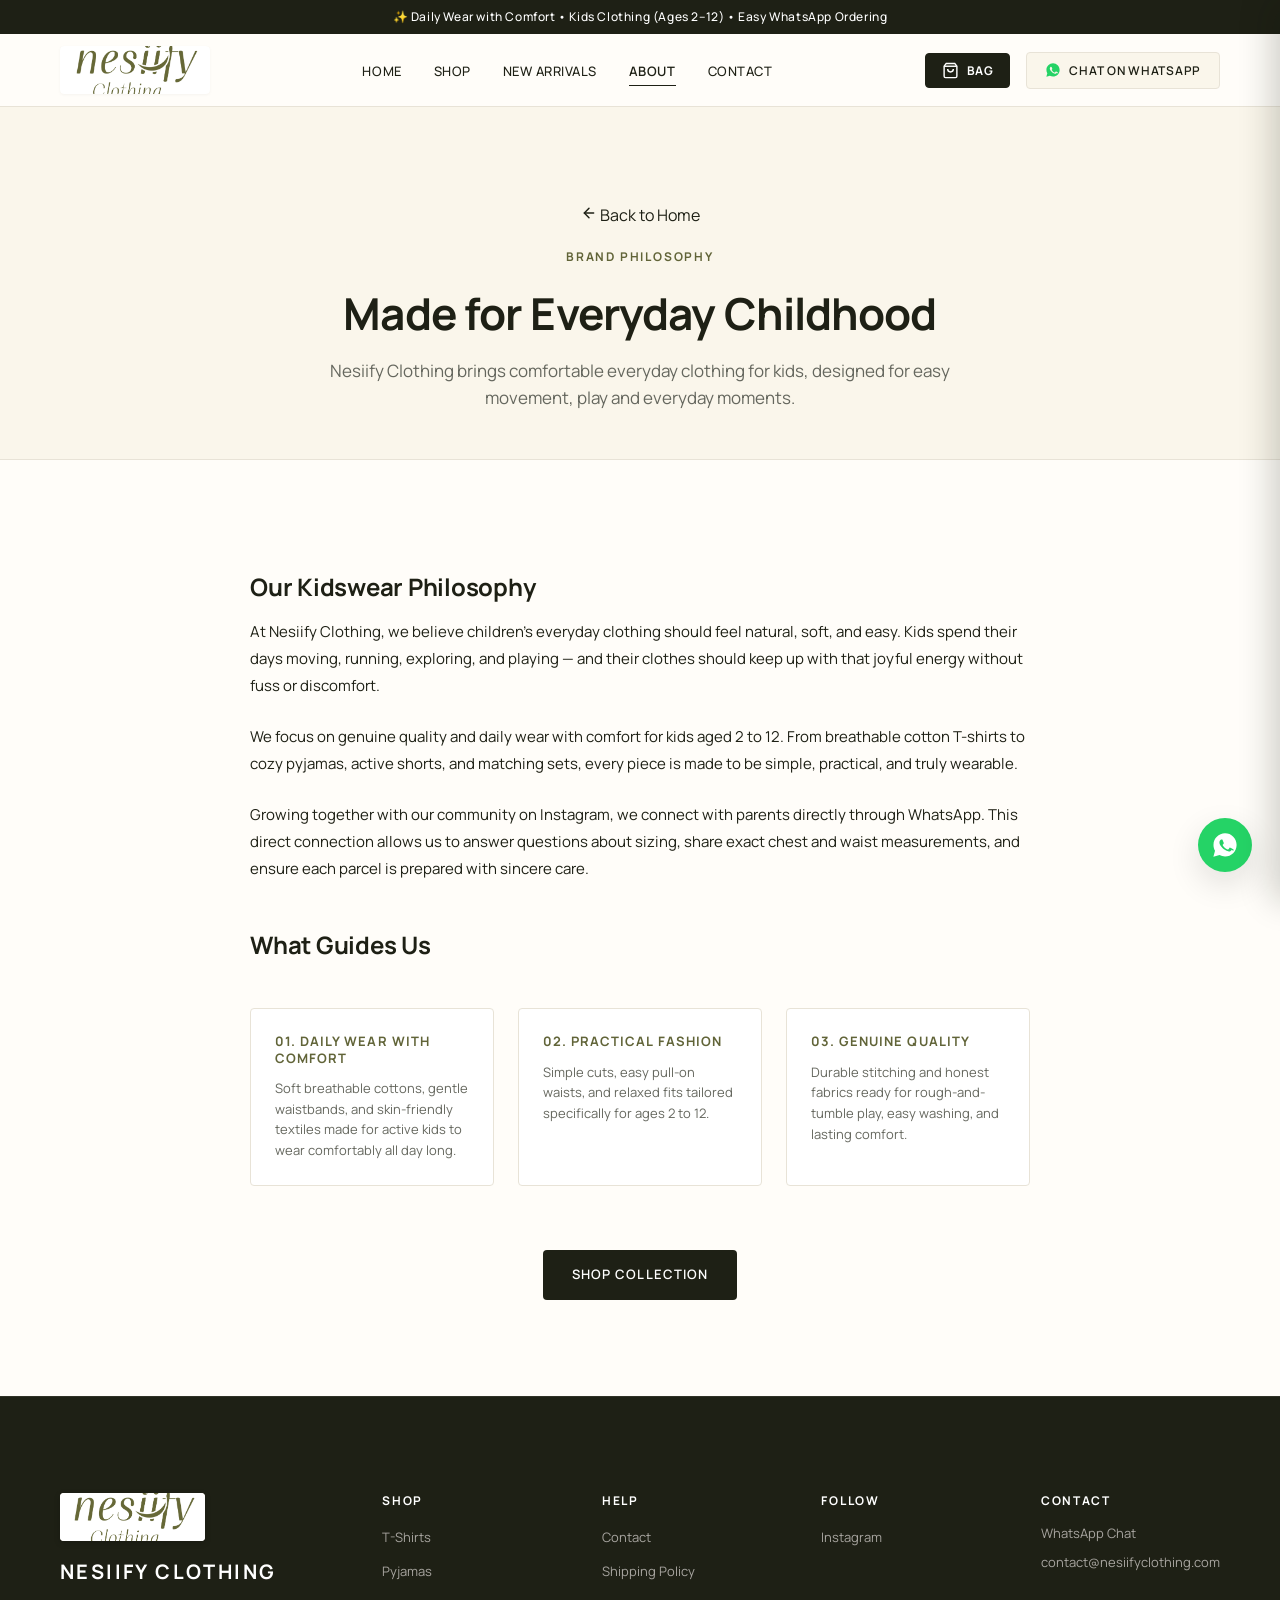
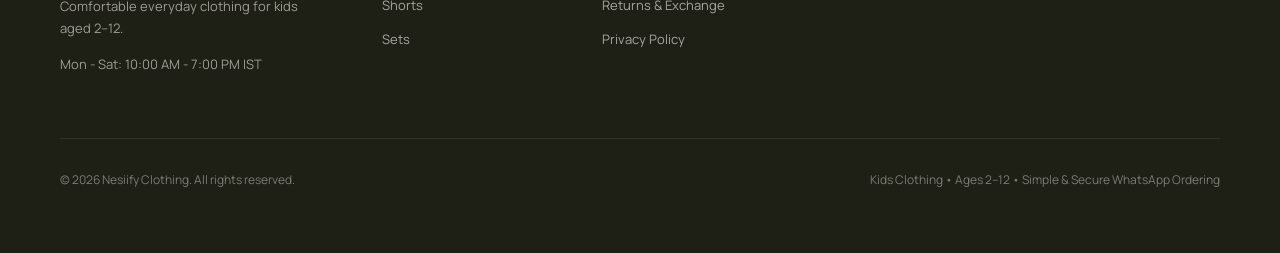
==== commit b4722d2c: "main" ====
--- a/about.html
+++ b/about.html
@@ -163,6 +163,13 @@
     <!-- Story Hero -->
     <section class="story-hero">
       <div class="container">
+        <!-- Back to Home Nav -->
+        <div class="page-back-nav" style="margin-bottom: var(--space-md);">
+          <a href="index.html" class="back-nav-btn" aria-label="Back to Home">
+            <svg width="16" height="16" viewBox="0 0 24 24" fill="none" stroke="currentColor" stroke-width="2.2" stroke-linecap="round" stroke-linejoin="round" aria-hidden="true"><line x1="19" y1="12" x2="5" y2="12"></line><polyline points="12 19 5 12 12 5"></polyline></svg>
+            <span>Back to Home</span>
+          </a>
+        </div>
         <span class="section-tag">Brand Philosophy</span>
         <h1 class="story-hero-title">Made for Everyday Childhood</h1>
         <p class="story-hero-sub">Nesiify Clothing brings comfortable everyday clothing for kids, designed for easy movement, play and everyday moments.</p>
--- a/css/responsive.css
+++ b/css/responsive.css
@@ -174,6 +174,22 @@
     font-size: 11px;
   }
 
+  /* Horizontal swipeable category pills */
+  .category-filters-container {
+    margin-bottom: var(--space-md);
+    padding-bottom: 2px;
+  }
+  .category-filters {
+    flex-wrap: nowrap;
+    justify-content: flex-start;
+    overflow-x: auto;
+    padding: 2px 4px 6px 4px;
+    -webkit-overflow-scrolling: touch;
+  }
+  .filter-btn {
+    flex-shrink: 0;
+  }
+
   /* Category Grid: 2 columns on small phones */
   .category-grid {
     grid-template-columns: repeat(2, 1fr);
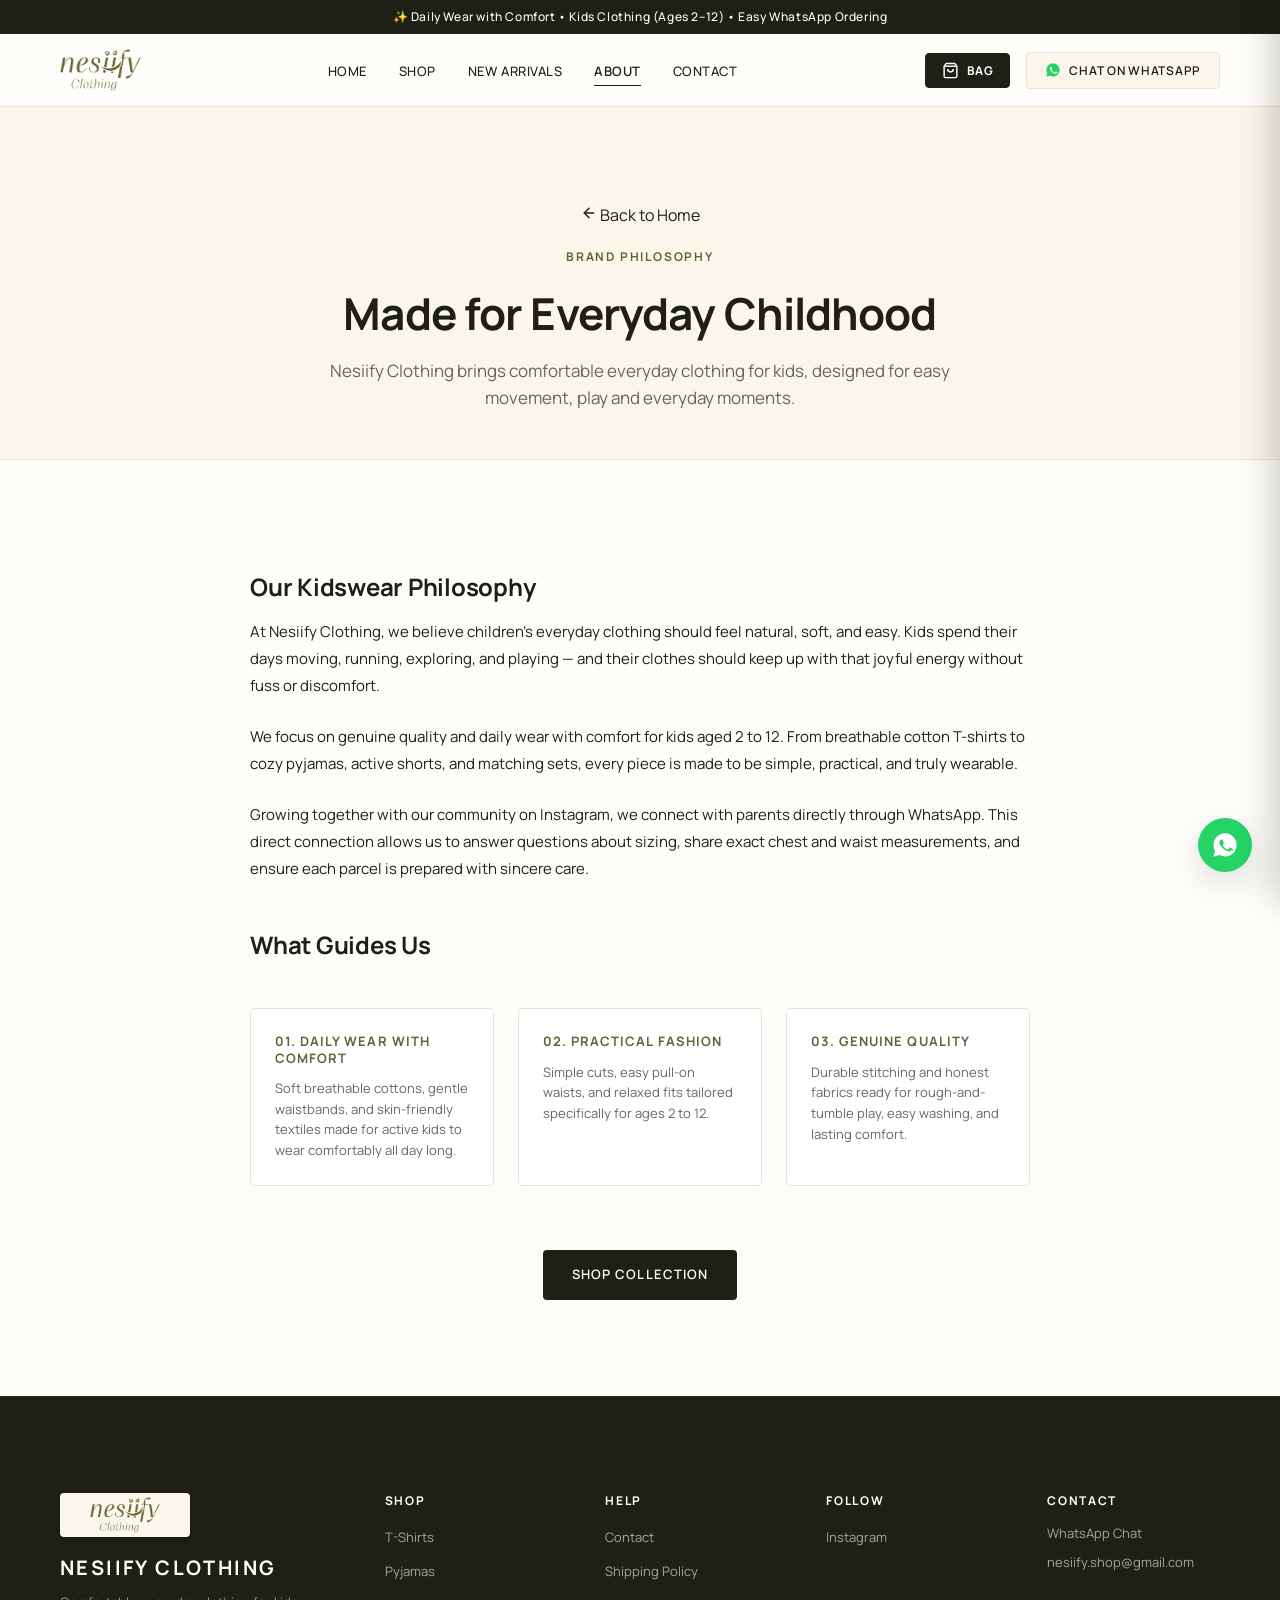
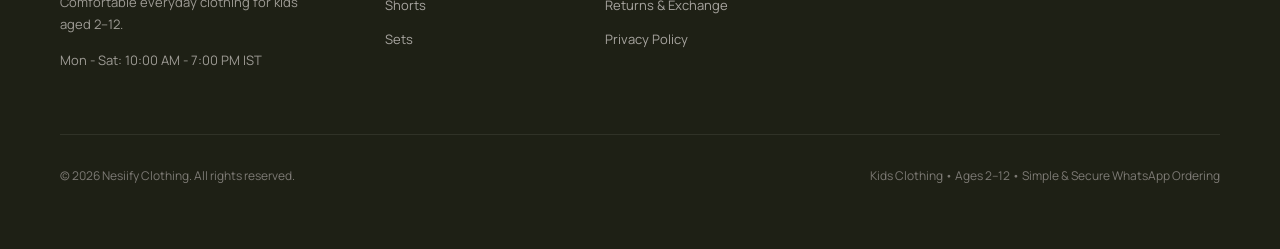
==== commit 85916e55: "added product" ====
--- a/about.html
+++ b/about.html
@@ -1,11 +1,13 @@
 <!DOCTYPE html>
 <html lang="en">
+
 <head>
   <meta charset="UTF-8">
   <meta name="viewport" content="width=device-width, initial-scale=1.0">
   <title>About Nesiify Clothing</title>
-  <meta name="description" content="Learn about Nesiify Clothing: comfortable everyday clothing for kids aged 2–12. Daily wear with comfort and genuine quality designed for play and easy movement.">
-  
+  <meta name="description"
+    content="Learn about Nesiify Clothing: comfortable everyday clothing for kids aged 2–12. Daily wear with comfort and genuine quality designed for play and easy movement.">
+
   <link rel="icon" type="image/jpeg" href="assets/logo/nesiify_logo.jpeg">
 
   <!-- Google Fonts: Manrope -->
@@ -28,6 +30,7 @@
       background-color: var(--color-bg-secondary);
       border-bottom: 1px solid var(--color-border);
     }
+
     .story-hero-title {
       font-size: clamp(32px, 4vw, 44px);
       font-weight: var(--weight-bold);
@@ -35,6 +38,7 @@
       color: var(--color-primary-dark);
       letter-spacing: -0.02em;
     }
+
     .story-hero-sub {
       font-size: var(--font-size-md);
       color: var(--color-text-secondary);
@@ -42,11 +46,13 @@
       margin: 0 auto;
       line-height: 1.6;
     }
+
     .story-content-block {
       padding: var(--space-3xl) 0 var(--space-4xl);
       max-width: 780px;
       margin: 0 auto;
     }
+
     .story-section-title {
       font-size: 24px;
       font-weight: var(--weight-bold);
@@ -54,24 +60,28 @@
       margin-top: var(--space-2xl);
       margin-bottom: var(--space-md);
     }
+
     .story-paragraph {
       font-size: var(--font-size-base);
       line-height: 1.8;
       color: var(--color-text-main);
       margin-bottom: var(--space-lg);
     }
+
     .story-values-grid {
       display: grid;
       grid-template-columns: repeat(3, 1fr);
       gap: var(--space-lg);
       margin: var(--space-2xl) 0;
     }
+
     .story-value-card {
       background-color: var(--color-white);
       border: 1px solid var(--color-border);
       border-radius: var(--radius-sm);
       padding: var(--space-lg);
     }
+
     .story-value-title {
       font-size: var(--font-size-sm);
       font-weight: var(--weight-bold);
@@ -80,6 +90,7 @@
       color: var(--color-brand-olive);
       margin-bottom: var(--space-sm);
     }
+
     @media (max-width: 768px) {
       .story-values-grid {
         grid-template-columns: 1fr;
@@ -87,6 +98,7 @@
     }
   </style>
 </head>
+
 <body>
   <!-- Accessibility Skip Link -->
   <a href="#mainContent" class="skip-link">Skip to main content</a>
@@ -118,8 +130,12 @@
 
       <!-- Desktop WhatsApp Action Button -->
       <div class="nav-actions">
-        <button type="button" class="nav-wa-btn btn-whatsapp-chat" data-whatsapp-msg="Hi! I would like to learn more about Nesiify Clothing." aria-label="Chat on WhatsApp">
-          <svg viewBox="0 0 24 24" aria-hidden="true"><path d="M12.04 2c-5.46 0-9.91 4.45-9.91 9.91 0 1.75.46 3.45 1.32 4.95L2.05 22l5.25-1.38c1.45.79 3.08 1.21 4.74 1.21 5.46 0 9.91-4.45 9.91-9.91 0-2.65-1.03-5.14-2.9-7.01A9.816 9.816 0 0 0 12.04 2zm5.8 14.15c-.24.68-1.2 1.25-1.72 1.33-.48.07-1.1.1-3.21-.78-2.69-1.12-4.43-3.84-4.57-4.02-.13-.18-1.1-1.46-1.1-2.79 0-1.33.7-1.98.95-2.25.24-.26.54-.33.72-.33.18 0 .36 0 .52.01.17.01.4.06.61.56.24.58.82 2 .89 2.15.07.15.11.33.02.53-.1.19-.15.31-.3.48-.15.18-.31.39-.44.52-.15.15-.31.31-.13.62.18.31.78 1.29 1.68 2.09 1.15 1.03 2.13 1.35 2.43 1.5.3.15.48.13.66-.08.18-.21.78-.91.99-1.22.21-.31.42-.26.7-.16.29.1 1.83.86 2.14 1.02.31.15.52.23.6.36.07.12.07.72-.17 1.4z"/></svg>
+        <button type="button" class="nav-wa-btn btn-whatsapp-chat"
+          data-whatsapp-msg="Hi! I would like to learn more about Nesiify Clothing." aria-label="Chat on WhatsApp">
+          <svg viewBox="0 0 24 24" aria-hidden="true">
+            <path
+              d="M12.04 2c-5.46 0-9.91 4.45-9.91 9.91 0 1.75.46 3.45 1.32 4.95L2.05 22l5.25-1.38c1.45.79 3.08 1.21 4.74 1.21 5.46 0 9.91-4.45 9.91-9.91 0-2.65-1.03-5.14-2.9-7.01A9.816 9.816 0 0 0 12.04 2zm5.8 14.15c-.24.68-1.2 1.25-1.72 1.33-.48.07-1.1.1-3.21-.78-2.69-1.12-4.43-3.84-4.57-4.02-.13-.18-1.1-1.46-1.1-2.79 0-1.33.7-1.98.95-2.25.24-.26.54-.33.72-.33.18 0 .36 0 .52.01.17.01.4.06.61.56.24.58.82 2 .89 2.15.07.15.11.33.02.53-.1.19-.15.31-.3.48-.15.18-.31.39-.44.52-.15.15-.31.31-.13.62.18.31.78 1.29 1.68 2.09 1.15 1.03 2.13 1.35 2.43 1.5.3.15.48.13.66-.08.18-.21.78-.91.99-1.22.21-.31.42-.26.7-.16.29.1 1.83.86 2.14 1.02.31.15.52.23.6.36.07.12.07.72-.17 1.4z" />
+          </svg>
           <span>Chat on WhatsApp</span>
         </button>
 
@@ -147,12 +163,18 @@
       <li><a href="shop.html?category=new-arrivals" class="mobile-nav-link">New Arrivals</a></li>
       <li><a href="about.html" class="mobile-nav-link is-active">About Us</a></li>
       <li><a href="contact.html" class="mobile-nav-link">Contact</a></li>
-      <li><a href="policies/shipping.html" class="mobile-nav-link" style="font-size: 14px; color: var(--color-text-secondary);">Shipping Policy</a></li>
-      <li><a href="policies/returns.html" class="mobile-nav-link" style="font-size: 14px; color: var(--color-text-secondary);">Returns & Exchanges</a></li>
+      <li><a href="policies/shipping.html" class="mobile-nav-link"
+          style="font-size: 14px; color: var(--color-text-secondary);">Shipping Policy</a></li>
+      <li><a href="policies/returns.html" class="mobile-nav-link"
+          style="font-size: 14px; color: var(--color-text-secondary);">Returns & Exchanges</a></li>
     </ul>
     <div class="mobile-drawer-footer">
-      <button type="button" class="btn btn-whatsapp btn-whatsapp-chat" style="width: 100%;" data-whatsapp-msg="Hi! I have a question about Nesiify Clothing.">
-        <svg viewBox="0 0 24 24" aria-hidden="true" style="width:18px;height:18px;fill:currentColor;"><path d="M12.04 2c-5.46 0-9.91 4.45-9.91 9.91 0 1.75.46 3.45 1.32 4.95L2.05 22l5.25-1.38c1.45.79 3.08 1.21 4.74 1.21 5.46 0 9.91-4.45 9.91-9.91 0-2.65-1.03-5.14-2.9-7.01A9.816 9.816 0 0 0 12.04 2zm5.8 14.15c-.24.68-1.2 1.25-1.72 1.33-.48.07-1.1.1-3.21-.78-2.69-1.12-4.43-3.84-4.57-4.02-.13-.18-1.1-1.46-1.1-2.79 0-1.33.7-1.98.95-2.25.24-.26.54-.33.72-.33.18 0 .36 0 .52.01.17.01.4.06.61.56.24.58.82 2 .89 2.15.07.15.11.33.02.53-.1.19-.15.31-.3.48-.15.18-.31.39-.44.52-.15.15-.31.31-.13.62.18.31.78 1.29 1.68 2.09 1.15 1.03 2.13 1.35 2.43 1.5.3.15.48.13.66-.08.18-.21.78-.91.99-1.22.21-.31.42-.26.7-.16.29.1 1.83.86 2.14 1.02.31.15.52.23.6.36.07.12.07.72-.17 1.4z"/></svg>
+      <button type="button" class="btn btn-whatsapp btn-whatsapp-chat" style="width: 100%;"
+        data-whatsapp-msg="Hi! I have a question about Nesiify Clothing.">
+        <svg viewBox="0 0 24 24" aria-hidden="true" style="width:18px;height:18px;fill:currentColor;">
+          <path
+            d="M12.04 2c-5.46 0-9.91 4.45-9.91 9.91 0 1.75.46 3.45 1.32 4.95L2.05 22l5.25-1.38c1.45.79 3.08 1.21 4.74 1.21 5.46 0 9.91-4.45 9.91-9.91 0-2.65-1.03-5.14-2.9-7.01A9.816 9.816 0 0 0 12.04 2zm5.8 14.15c-.24.68-1.2 1.25-1.72 1.33-.48.07-1.1.1-3.21-.78-2.69-1.12-4.43-3.84-4.57-4.02-.13-.18-1.1-1.46-1.1-2.79 0-1.33.7-1.98.95-2.25.24-.26.54-.33.72-.33.18 0 .36 0 .52.01.17.01.4.06.61.56.24.58.82 2 .89 2.15.07.15.11.33.02.53-.1.19-.15.31-.3.48-.15.18-.31.39-.44.52-.15.15-.31.31-.13.62.18.31.78 1.29 1.68 2.09 1.15 1.03 2.13 1.35 2.43 1.5.3.15.48.13.66-.08.18-.21.78-.91.99-1.22.21-.31.42-.26.7-.16.29.1 1.83.86 2.14 1.02.31.15.52.23.6.36.07.12.07.72-.17 1.4z" />
+        </svg>
         <span>CHAT ON WHATSAPP</span>
       </button>
     </div>
@@ -166,13 +188,18 @@
         <!-- Back to Home Nav -->
         <div class="page-back-nav" style="margin-bottom: var(--space-md);">
           <a href="index.html" class="back-nav-btn" aria-label="Back to Home">
-            <svg width="16" height="16" viewBox="0 0 24 24" fill="none" stroke="currentColor" stroke-width="2.2" stroke-linecap="round" stroke-linejoin="round" aria-hidden="true"><line x1="19" y1="12" x2="5" y2="12"></line><polyline points="12 19 5 12 12 5"></polyline></svg>
+            <svg width="16" height="16" viewBox="0 0 24 24" fill="none" stroke="currentColor" stroke-width="2.2"
+              stroke-linecap="round" stroke-linejoin="round" aria-hidden="true">
+              <line x1="19" y1="12" x2="5" y2="12"></line>
+              <polyline points="12 19 5 12 12 5"></polyline>
+            </svg>
             <span>Back to Home</span>
           </a>
         </div>
         <span class="section-tag">Brand Philosophy</span>
         <h1 class="story-hero-title">Made for Everyday Childhood</h1>
-        <p class="story-hero-sub">Nesiify Clothing brings comfortable everyday clothing for kids, designed for easy movement, play and everyday moments.</p>
+        <p class="story-hero-sub">Nesiify Clothing brings comfortable everyday clothing for kids, designed for easy
+          movement, play and everyday moments.</p>
       </div>
     </section>
 
@@ -180,13 +207,19 @@
     <section class="container story-content-block">
       <h2 class="story-section-title">Our Kidswear Philosophy</h2>
       <p class="story-paragraph">
-        At Nesiify Clothing, we believe children's everyday clothing should feel natural, soft, and easy. Kids spend their days moving, running, exploring, and playing — and their clothes should keep up with that joyful energy without fuss or discomfort.
+        At Nesiify Clothing, we believe children's everyday clothing should feel natural, soft, and easy. Kids spend
+        their days moving, running, exploring, and playing — and their clothes should keep up with that joyful energy
+        without fuss or discomfort.
       </p>
       <p class="story-paragraph">
-        We focus on genuine quality and daily wear with comfort for kids aged 2 to 12. From breathable cotton T-shirts to cozy pyjamas, active shorts, and matching sets, every piece is made to be simple, practical, and truly wearable.
+        We focus on genuine quality and daily wear with comfort for kids aged 2 to 12. From breathable cotton T-shirts
+        to cozy pyjamas, active shorts, and matching sets, every piece is made to be simple, practical, and truly
+        wearable.
       </p>
       <p class="story-paragraph">
-        Growing together with our community on Instagram, we connect with parents directly through WhatsApp. This direct connection allows us to answer questions about sizing, share exact chest and waist measurements, and ensure each parcel is prepared with sincere care.
+        Growing together with our community on Instagram, we connect with parents directly through WhatsApp. This direct
+        connection allows us to answer questions about sizing, share exact chest and waist measurements, and ensure each
+        parcel is prepared with sincere care.
       </p>
 
       <h2 class="story-section-title">What Guides Us</h2>
@@ -194,7 +227,8 @@
         <div class="story-value-card">
           <h3 class="story-value-title">01. DAILY WEAR WITH COMFORT</h3>
           <p style="font-size: 13px; color: var(--color-text-secondary); line-height: 1.6;">
-            Soft breathable cottons, gentle waistbands, and skin-friendly textiles made for active kids to wear comfortably all day long.
+            Soft breathable cottons, gentle waistbands, and skin-friendly textiles made for active kids to wear
+            comfortably all day long.
           </p>
         </div>
 
@@ -230,7 +264,8 @@
           <div class="footer-brand-title">Nesiify Clothing</div>
           <p class="footer-brand-desc">Comfortable everyday clothing for kids aged 2–12.</p>
           <div class="footer-contact-item">
-            <span style="font-size: 13px; color: #9E9B95;" data-config="businessHours">Mon - Sat: 10:00 AM - 7:00 PM IST</span>
+            <span style="font-size: 13px; color: #9E9B95;" data-config="businessHours">Mon - Sat: 10:00 AM - 7:00 PM
+              IST</span>
           </div>
         </div>
 
@@ -265,10 +300,11 @@
           <h4 class="footer-heading">CONTACT</h4>
           <ul class="footer-links">
             <li class="footer-contact-item">
-              <a href="#" class="footer-link btn-whatsapp-chat" data-whatsapp-msg="Hi! I would like to inquire about Nesiify Clothing.">WhatsApp Chat</a>
+              <a href="#" class="footer-link btn-whatsapp-chat"
+                data-whatsapp-msg="Hi! I would like to inquire about Nesiify Clothing.">WhatsApp Chat</a>
             </li>
             <li class="footer-contact-item">
-              <a href="#" class="footer-link" data-config="email">contact@nesiifyclothing.com</a>
+              <a href="#" class="footer-link" data-config="email">nesiify.shop@gmail.com</a>
             </li>
           </ul>
         </div>
@@ -285,19 +321,35 @@
   <nav class="bottom-nav-bar" aria-label="Mobile Navigation Bar">
     <div class="bottom-nav-grid">
       <a href="index.html" class="bottom-nav-item">
-        <svg viewBox="0 0 24 24" fill="none" stroke="currentColor" stroke-width="2"><path d="M3 9l9-7 9 7v11a2 2 0 0 1-2 2H5a2 2 0 0 1-2-2z"/><polyline points="9 22 9 12 15 12 15 22"/></svg>
+        <svg viewBox="0 0 24 24" fill="none" stroke="currentColor" stroke-width="2">
+          <path d="M3 9l9-7 9 7v11a2 2 0 0 1-2 2H5a2 2 0 0 1-2-2z" />
+          <polyline points="9 22 9 12 15 12 15 22" />
+        </svg>
         <span>Home</span>
       </a>
       <a href="shop.html" class="bottom-nav-item">
-        <svg viewBox="0 0 24 24" fill="none" stroke="currentColor" stroke-width="2"><rect x="3" y="3" width="7" height="7"/><rect x="14" y="3" width="7" height="7"/><rect x="14" y="14" width="7" height="7"/><rect x="3" y="14" width="7" height="7"/></svg>
+        <svg viewBox="0 0 24 24" fill="none" stroke="currentColor" stroke-width="2">
+          <rect x="3" y="3" width="7" height="7" />
+          <rect x="14" y="3" width="7" height="7" />
+          <rect x="14" y="14" width="7" height="7" />
+          <rect x="3" y="14" width="7" height="7" />
+        </svg>
         <span>Shop</span>
       </a>
-      <a href="#" class="bottom-nav-item is-wa btn-whatsapp-chat" data-whatsapp-msg="Hi! I am reading about Nesiify Clothing on mobile." aria-label="WhatsApp Chat">
-        <svg viewBox="0 0 24 24" fill="currentColor"><path d="M12.04 2c-5.46 0-9.91 4.45-9.91 9.91 0 1.75.46 3.45 1.32 4.95L2.05 22l5.25-1.38c1.45.79 3.08 1.21 4.74 1.21 5.46 0 9.91-4.45 9.91-9.91 0-2.65-1.03-5.14-2.9-7.01A9.816 9.816 0 0 0 12.04 2zm5.8 14.15c-.24.68-1.2 1.25-1.72 1.33-.48.07-1.1.1-3.21-.78-2.69-1.12-4.43-3.84-4.57-4.02-.13-.18-1.1-1.46-1.1-2.79 0-1.33.7-1.98.95-2.25.24-.26.54-.33.72-.33.18 0 .36 0 .52.01.17.01.4.06.61.56.24.58.82 2 .89 2.15.07.15.11.33.02.53-.1.19-.15.31-.3.48-.15.18-.31.39-.44.52-.15.15-.31.31-.13.62.18.31.78 1.29 1.68 2.09 1.15 1.03 2.13 1.35 2.43 1.5.3.15.48.13.66-.08.18-.21.78-.91.99-1.22.21-.31.42-.26.7-.16.29.1 1.83.86 2.14 1.02.31.15.52.23.6.36.07.12.07.72-.17 1.4z"/></svg>
+      <a href="#" class="bottom-nav-item is-wa btn-whatsapp-chat"
+        data-whatsapp-msg="Hi! I am reading about Nesiify Clothing on mobile." aria-label="WhatsApp Chat">
+        <svg viewBox="0 0 24 24" fill="currentColor">
+          <path
+            d="M12.04 2c-5.46 0-9.91 4.45-9.91 9.91 0 1.75.46 3.45 1.32 4.95L2.05 22l5.25-1.38c1.45.79 3.08 1.21 4.74 1.21 5.46 0 9.91-4.45 9.91-9.91 0-2.65-1.03-5.14-2.9-7.01A9.816 9.816 0 0 0 12.04 2zm5.8 14.15c-.24.68-1.2 1.25-1.72 1.33-.48.07-1.1.1-3.21-.78-2.69-1.12-4.43-3.84-4.57-4.02-.13-.18-1.1-1.46-1.1-2.79 0-1.33.7-1.98.95-2.25.24-.26.54-.33.72-.33.18 0 .36 0 .52.01.17.01.4.06.61.56.24.58.82 2 .89 2.15.07.15.11.33.02.53-.1.19-.15.31-.3.48-.15.18-.31.39-.44.52-.15.15-.31.31-.13.62.18.31.78 1.29 1.68 2.09 1.15 1.03 2.13 1.35 2.43 1.5.3.15.48.13.66-.08.18-.21.78-.91.99-1.22.21-.31.42-.26.7-.16.29.1 1.83.86 2.14 1.02.31.15.52.23.6.36.07.12.07.72-.17 1.4z" />
+        </svg>
         <span>WhatsApp</span>
       </a>
       <a href="#" class="bottom-nav-item" data-trigger-mobile-menu aria-label="Open menu">
-        <svg viewBox="0 0 24 24" fill="none" stroke="currentColor" stroke-width="2"><line x1="3" y1="12" x2="21" y2="12"/><line x1="3" y1="6" x2="21" y2="6"/><line x1="3" y1="18" x2="21" y2="18"/></svg>
+        <svg viewBox="0 0 24 24" fill="none" stroke="currentColor" stroke-width="2">
+          <line x1="3" y1="12" x2="21" y2="12" />
+          <line x1="3" y1="6" x2="21" y2="6" />
+          <line x1="3" y1="18" x2="21" y2="18" />
+        </svg>
         <span>Menu</span>
       </a>
     </div>
@@ -305,7 +357,10 @@
 
   <!-- Floating WhatsApp Button -->
   <a href="#" class="floating-whatsapp" aria-label="Direct WhatsApp Chat">
-    <svg viewBox="0 0 24 24" aria-hidden="true"><path d="M12.04 2c-5.46 0-9.91 4.45-9.91 9.91 0 1.75.46 3.45 1.32 4.95L2.05 22l5.25-1.38c1.45.79 3.08 1.21 4.74 1.21 5.46 0 9.91-4.45 9.91-9.91 0-2.65-1.03-5.14-2.9-7.01A9.816 9.816 0 0 0 12.04 2zm5.8 14.15c-.24.68-1.2 1.25-1.72 1.33-.48.07-1.1.1-3.21-.78-2.69-1.12-4.43-3.84-4.57-4.02-.13-.18-1.1-1.46-1.1-2.79 0-1.33.7-1.98.95-2.25.24-.26.54-.33.72-.33.18 0 .36 0 .52.01.17.01.4.06.61.56.24.58.82 2 .89 2.15.07.15.11.33.02.53-.1.19-.15.31-.3.48-.15.18-.31.39-.44.52-.15.15-.31.31-.13.62.18.31.78 1.29 1.68 2.09 1.15 1.03 2.13 1.35 2.43 1.5.3.15.48.13.66-.08.18-.21.78-.91.99-1.22.21-.31.42-.26.7-.16.29.1 1.83.86 2.14 1.02.31.15.52.23.6.36.07.12.07.72-.17 1.4z"/></svg>
+    <svg viewBox="0 0 24 24" aria-hidden="true">
+      <path
+        d="M12.04 2c-5.46 0-9.91 4.45-9.91 9.91 0 1.75.46 3.45 1.32 4.95L2.05 22l5.25-1.38c1.45.79 3.08 1.21 4.74 1.21 5.46 0 9.91-4.45 9.91-9.91 0-2.65-1.03-5.14-2.9-7.01A9.816 9.816 0 0 0 12.04 2zm5.8 14.15c-.24.68-1.2 1.25-1.72 1.33-.48.07-1.1.1-3.21-.78-2.69-1.12-4.43-3.84-4.57-4.02-.13-.18-1.1-1.46-1.1-2.79 0-1.33.7-1.98.95-2.25.24-.26.54-.33.72-.33.18 0 .36 0 .52.01.17.01.4.06.61.56.24.58.82 2 .89 2.15.07.15.11.33.02.53-.1.19-.15.31-.3.48-.15.18-.31.39-.44.52-.15.15-.31.31-.13.62.18.31.78 1.29 1.68 2.09 1.15 1.03 2.13 1.35 2.43 1.5.3.15.48.13.66-.08.18-.21.78-.91.99-1.22.21-.31.42-.26.7-.16.29.1 1.83.86 2.14 1.02.31.15.52.23.6.36.07.12.07.72-.17 1.4z" />
+    </svg>
   </a>
 
   <!-- JavaScript Modules -->
@@ -315,4 +370,5 @@
   <script src="js/navbar.js"></script>
   <script src="js/main.js"></script>
 </body>
-</html>
+
+</html>
--- a/css/navbar.css
+++ b/css/navbar.css
@@ -58,19 +58,16 @@
   display: inline-flex;
   align-items: center;
   justify-content: center;
-  height: 48px;
-  width: 150px;
-  overflow: hidden;
-  border-radius: var(--radius-sm);
-  background-color: #FAF6EB;
-  box-shadow: 0 1px 3px rgba(0,0,0,0.04);
+  height: 44px;
+  width: auto;
+  background-color: transparent;
 }
 
 .brand-logo-img {
-  height: 130px;
+  height: 42px;
   width: auto;
-  object-fit: cover;
-  object-position: center;
+  max-width: 140px;
+  object-fit: contain;
   display: block;
 }
 
@@ -210,11 +207,12 @@
   visibility: visible;
 }
 
-/* Mobile Drawer */
+/* Mobile Drawer (Slides from Left) */
 .mobile-drawer {
   position: fixed;
   top: 0;
-  right: -320px;
+  left: -320px;
+  right: auto;
   width: 280px;
   height: 100%;
   background-color: var(--color-bg-main);
@@ -223,11 +221,12 @@
   display: flex;
   flex-direction: column;
   padding: var(--space-xl) var(--space-lg);
-  transition: right var(--transition-smooth);
+  transition: left var(--transition-smooth);
 }
 
 .mobile-drawer.is-open {
-  right: 0;
+  left: 0;
+  right: auto;
 }
 
 .mobile-drawer-header {
--- a/css/footer.css
+++ b/css/footer.css
@@ -26,9 +26,10 @@
   display: inline-flex;
   align-items: center;
   justify-content: center;
-  height: 48px;
-  width: 145px;
-  overflow: hidden;
+  height: 44px;
+  width: auto;
+  min-width: 130px;
+  padding: 4px 12px;
   border-radius: var(--radius-sm);
   background-color: #FAF6EB;
   margin-bottom: var(--space-md);
@@ -36,10 +37,9 @@
 }
 
 .footer-logo-img {
-  height: 130px;
+  height: 36px;
   width: auto;
-  object-fit: cover;
-  object-position: center;
+  object-fit: contain;
   display: block;
 }
 
--- a/css/responsive.css
+++ b/css/responsive.css
@@ -39,14 +39,56 @@
     --header-height: 62px;
   }
 
-  /* Desktop nav hidden, hamburger active */
+  /* Desktop nav hidden, mobile header layout active */
   .nav-links,
   .nav-wa-btn {
     display: none;
   }
 
+  /* Mobile Header Reordering: 1st Hamburger (Left) + Nesiify Logo + Bag Icon (Right) */
+  .navbar {
+    display: flex;
+    align-items: center;
+    justify-content: space-between;
+  }
+
+  .nav-actions {
+    display: contents;
+  }
+
+  /* 1st: Hamburger button on Left */
   .mobile-menu-toggle {
     display: flex;
+    order: 1;
+    margin-right: 8px;
+    z-index: 2;
+  }
+
+  /* 2nd: Nesiify Logo */
+  .brand-logo {
+    order: 2;
+    display: inline-flex;
+    align-items: center;
+    z-index: 1;
+  }
+
+  .brand-logo-wrapper {
+    height: 40px;
+    width: auto;
+  }
+
+  .brand-logo-img {
+    height: 36px;
+    width: auto;
+    max-width: 125px;
+  }
+
+  /* 3rd: Bag Icon on Right */
+  .mobile-cart-toggle {
+    display: inline-flex !important;
+    order: 3;
+    margin-left: auto;
+    z-index: 2;
   }
 
   /* Fixed Mobile Bottom Bar */
